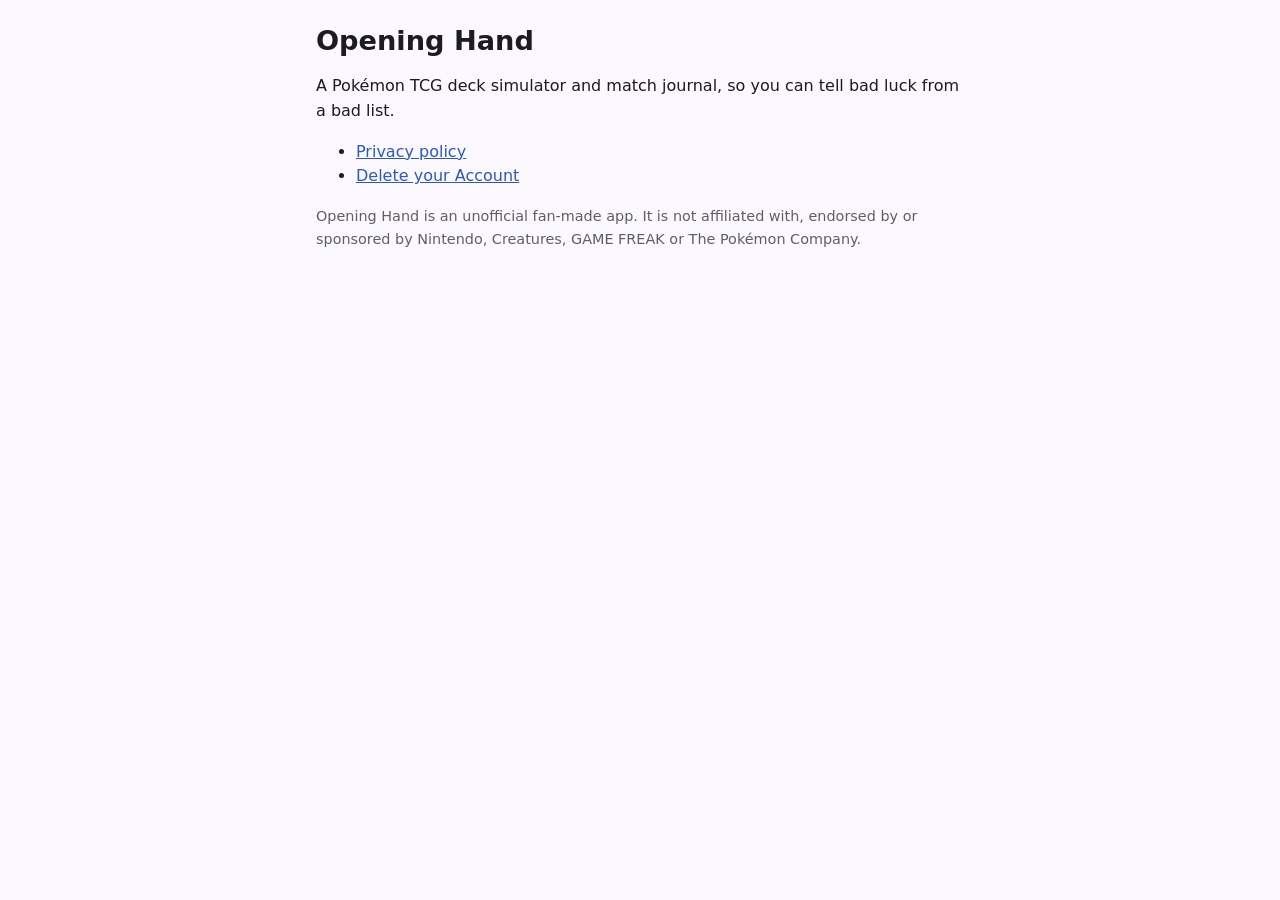
==== index.html @ 7f87fa76 "feat: privacy policy and delete account page with placeholder email, will do real one ASAP" ====
<!doctype html>
<html lang="en">
<head>
<meta charset="utf-8">
<meta name="viewport" content="width=device-width, initial-scale=1">
<title>Opening Hand</title>
<link rel="stylesheet" href="style.css">
</head>
<body>
<main>
<h1>Opening Hand</h1>
<p>A Pokémon TCG deck simulator and match journal, so you can tell bad luck from a bad list.</p>
<ul>
<li><a href="privacy/">Privacy policy</a></li>
<li><a href="delete-account/">Delete your Account</a></li>
</ul>
<p class="muted">Opening Hand is an unofficial fan-made app. It is not affiliated with, endorsed by or sponsored by Nintendo, Creatures, GAME FREAK or The Pokémon Company.</p>
</main>
</body>
</html>
---- style.css ----
:root {
  --bg: #fbf8ff;
  --text: #1b1b21;
  --muted: #5d5e67;
  --primary: #2b59c3;
  --on-primary: #ffffff;
  --error: #ba1a1a;
  --card: #ffffff;
  --line: #d9d9e2;
  color-scheme: light dark;
}
@media (prefers-color-scheme: dark) {
  :root {
    --bg: #131318;
    --text: #e4e1e9;
    --muted: #a9a8b3;
    --primary: #b1c5ff;
    --on-primary: #002c70;
    --error: #ffb4ab;
    --card: #1f1f25;
    --line: #3a3a42;
  }
}
* { box-sizing: border-box; }
body {
  margin: 0;
  background: var(--bg);
  color: var(--text);
  font: 16px/1.55 system-ui, -apple-system, "Segoe UI", Roboto, sans-serif;
}
main { max-width: 680px; margin: 0 auto; padding: 24px 16px 48px; }
h1 { font-size: 1.7rem; line-height: 1.25; margin: 0 0 4px; }
h2 { font-size: 1.2rem; margin: 28px 0 8px; }
a { color: var(--primary); }
code { font-size: 0.9em; overflow-wrap: anywhere; }
.muted { color: var(--muted); font-size: 0.9rem; }
.card {
  background: var(--card);
  border: 1px solid var(--line);
  border-radius: 16px;
  padding: 16px;
  margin: 16px 0;
}
label { display: block; font-size: 0.9rem; margin: 12px 0 4px; }
input {
  width: 100%;
  padding: 12px;
  font: inherit;
  color: var(--text);
  background: var(--bg);
  border: 1px solid var(--line);
  border-radius: 8px;
}
button {
  margin-top: 16px;
  padding: 12px 20px;
  font: inherit;
  font-weight: 600;
  border: 0;
  border-radius: 999px;
  background: var(--primary);
  color: var(--on-primary);
  cursor: pointer;
}
button.secondary { background: transparent; color: var(--primary); border: 1px solid var(--line); }
button.danger { background: var(--error); color: var(--bg); }
button:disabled { opacity: 0.5; cursor: default; }
.error { color: var(--error); }
[hidden] { display: none !important; }
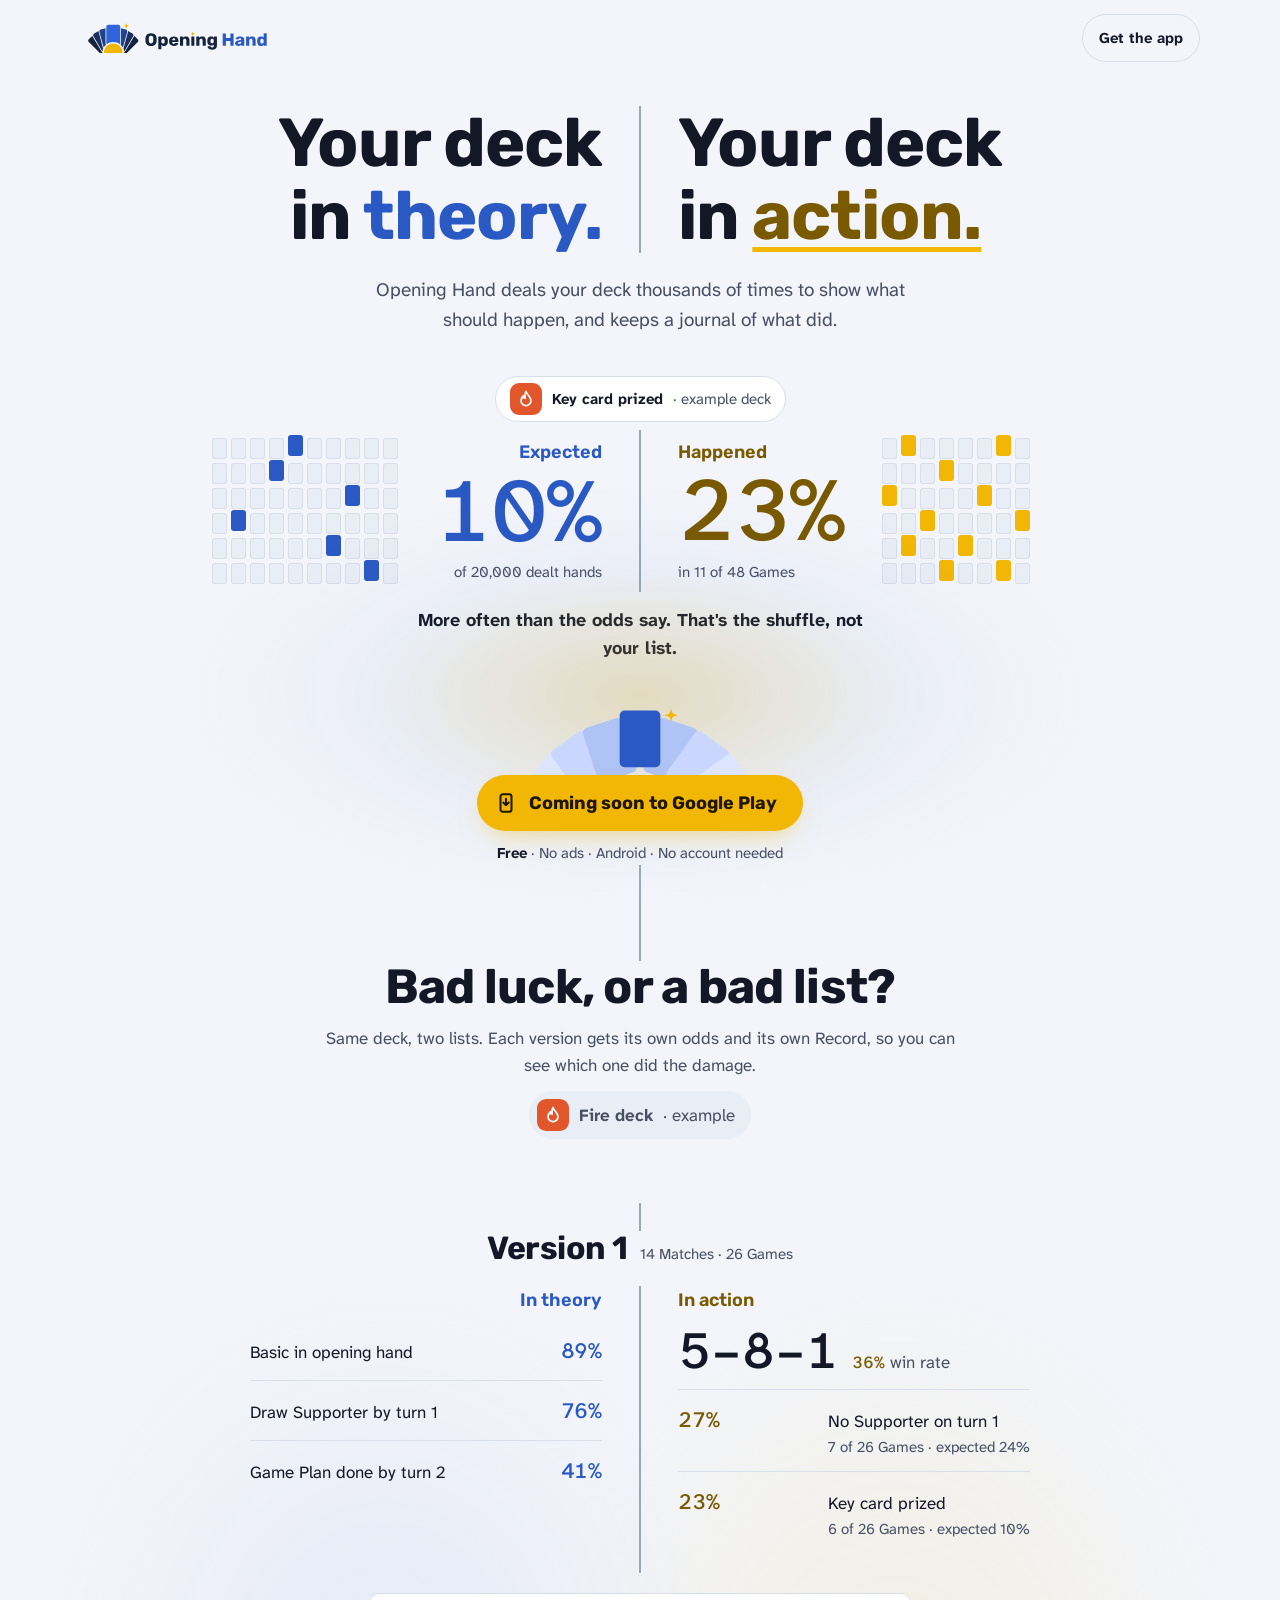
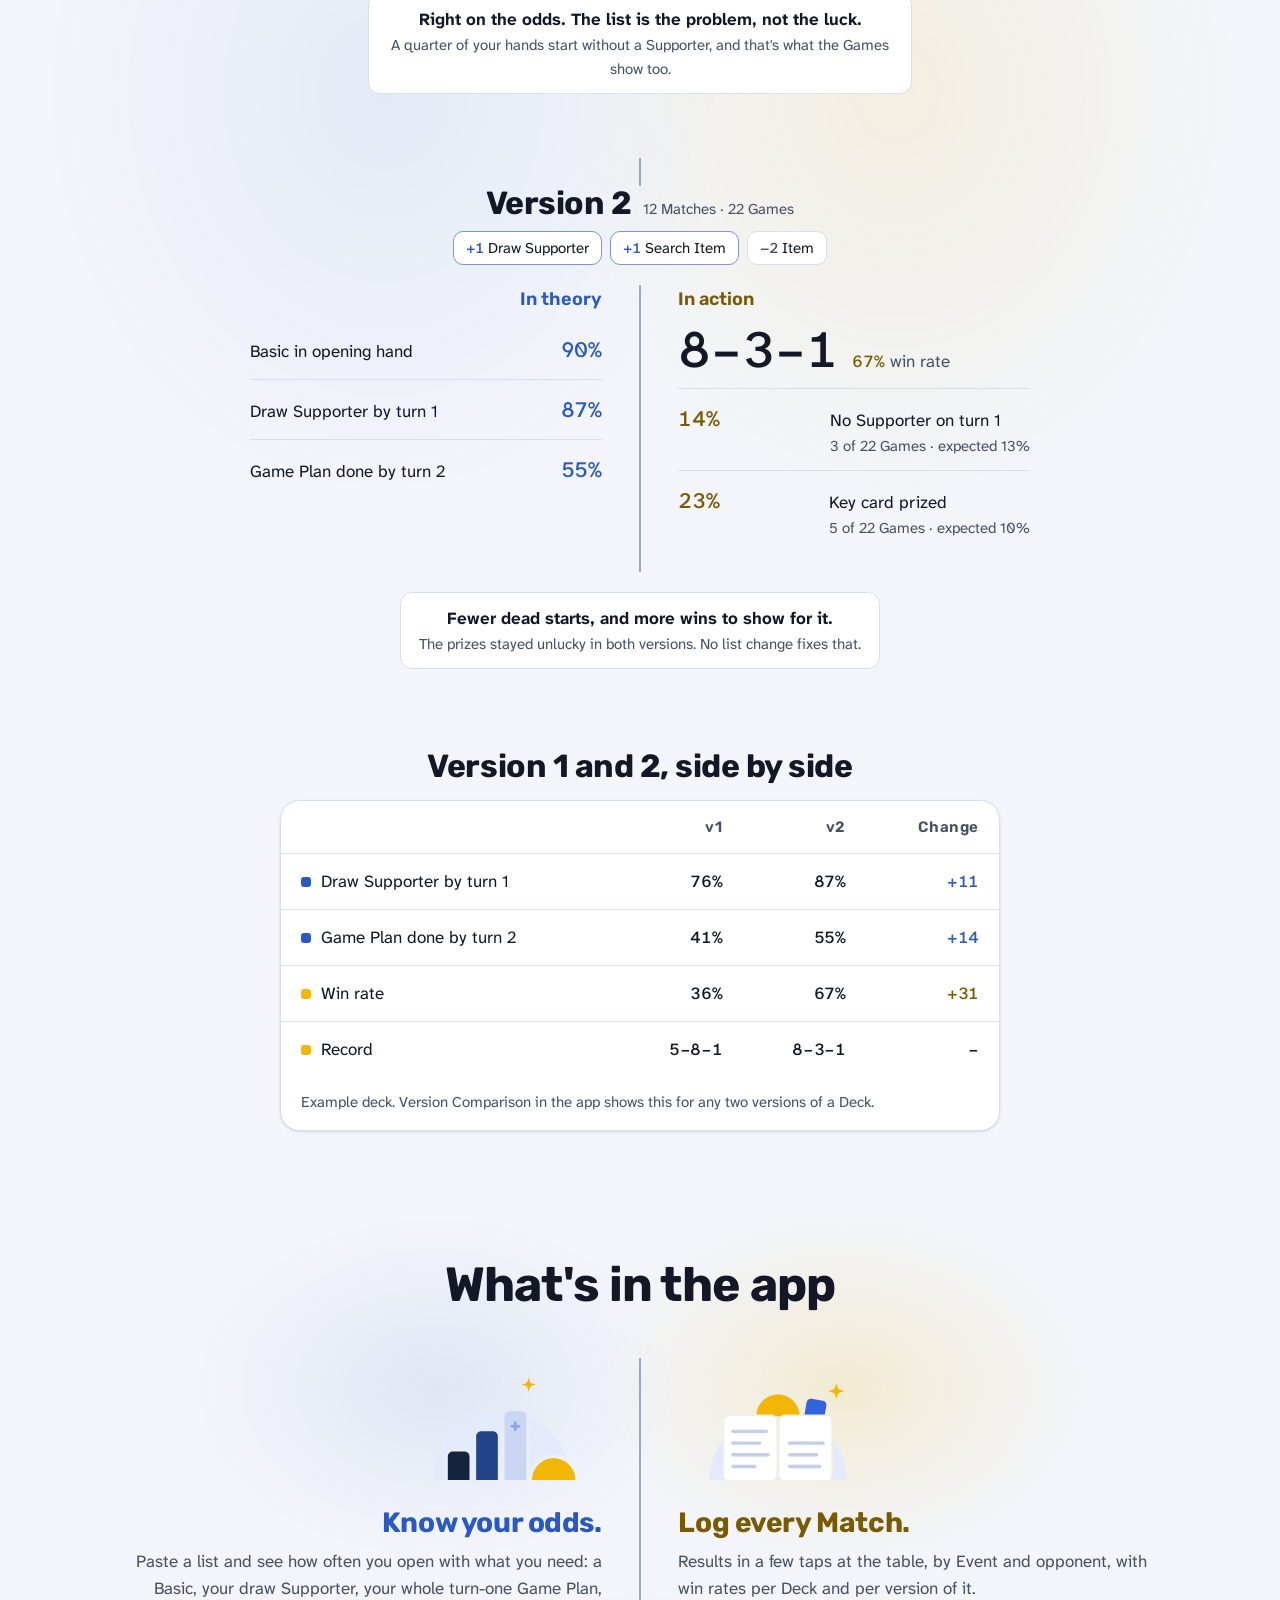
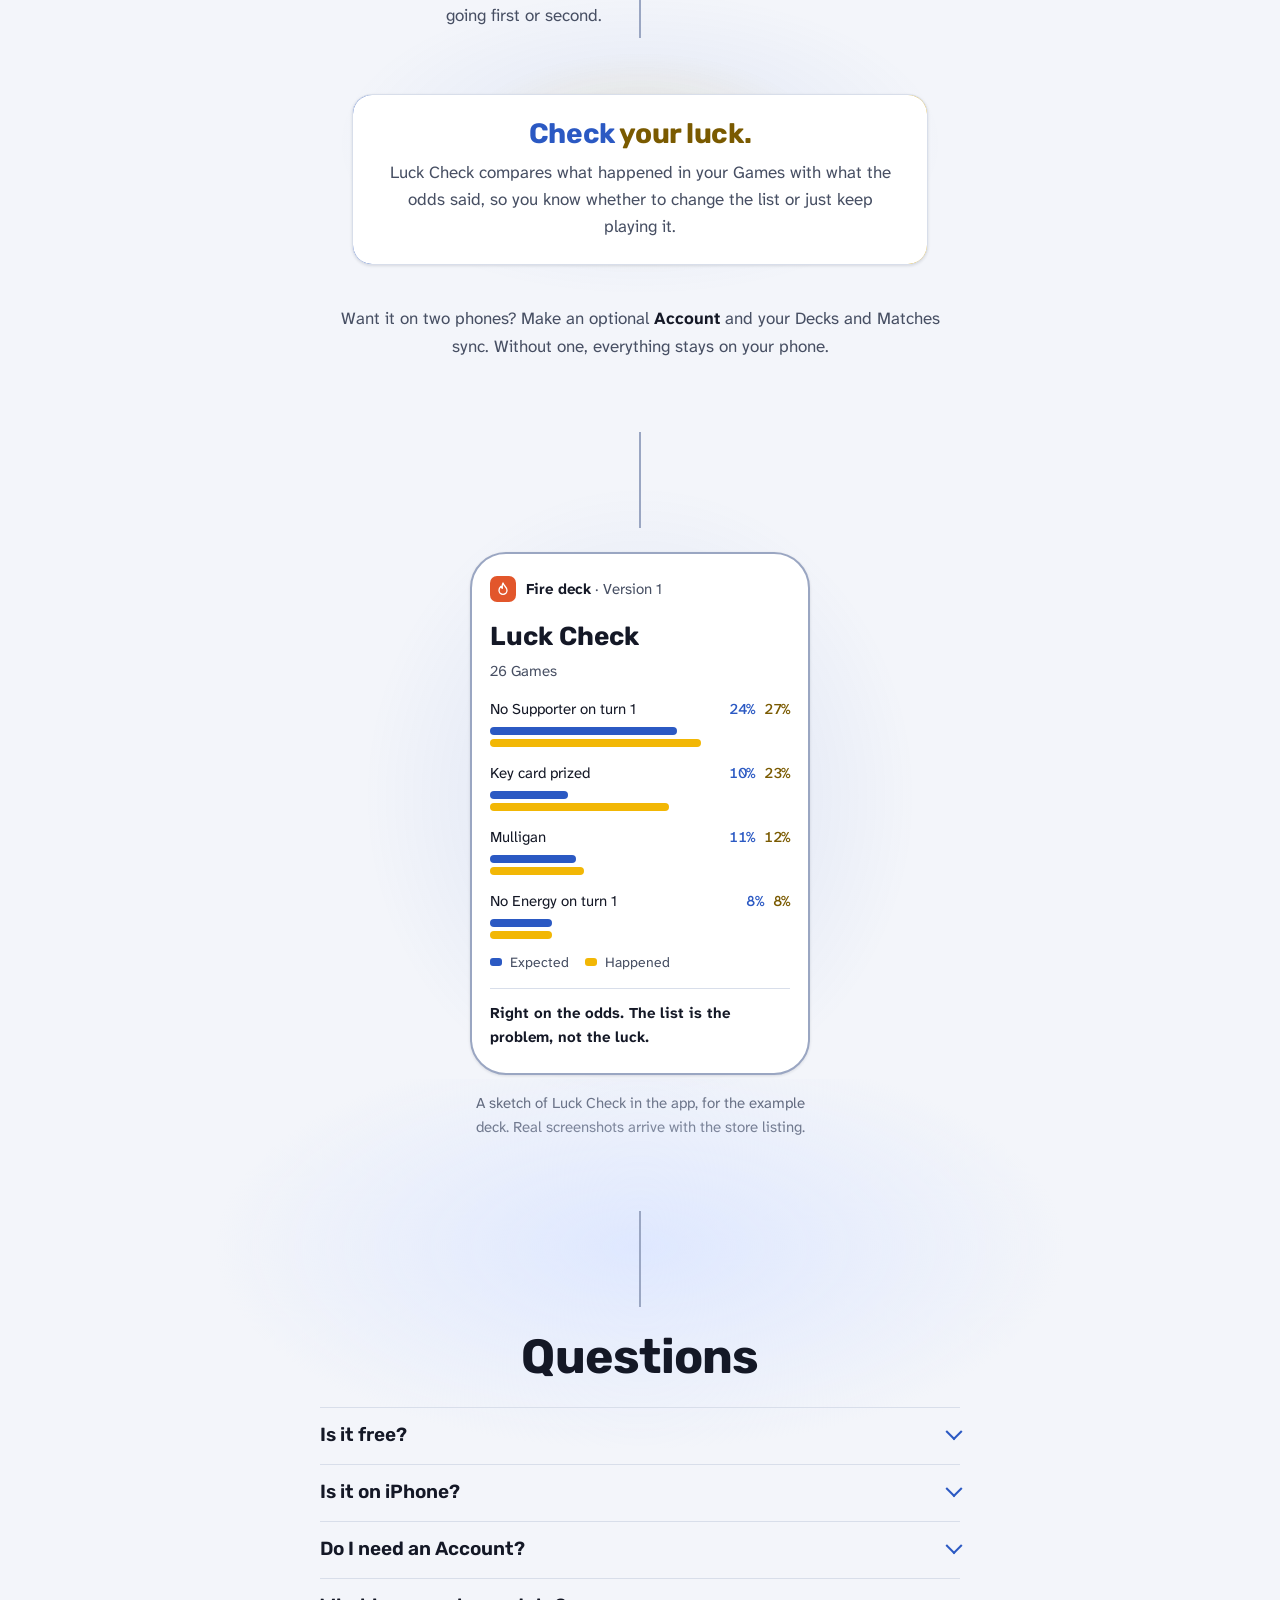
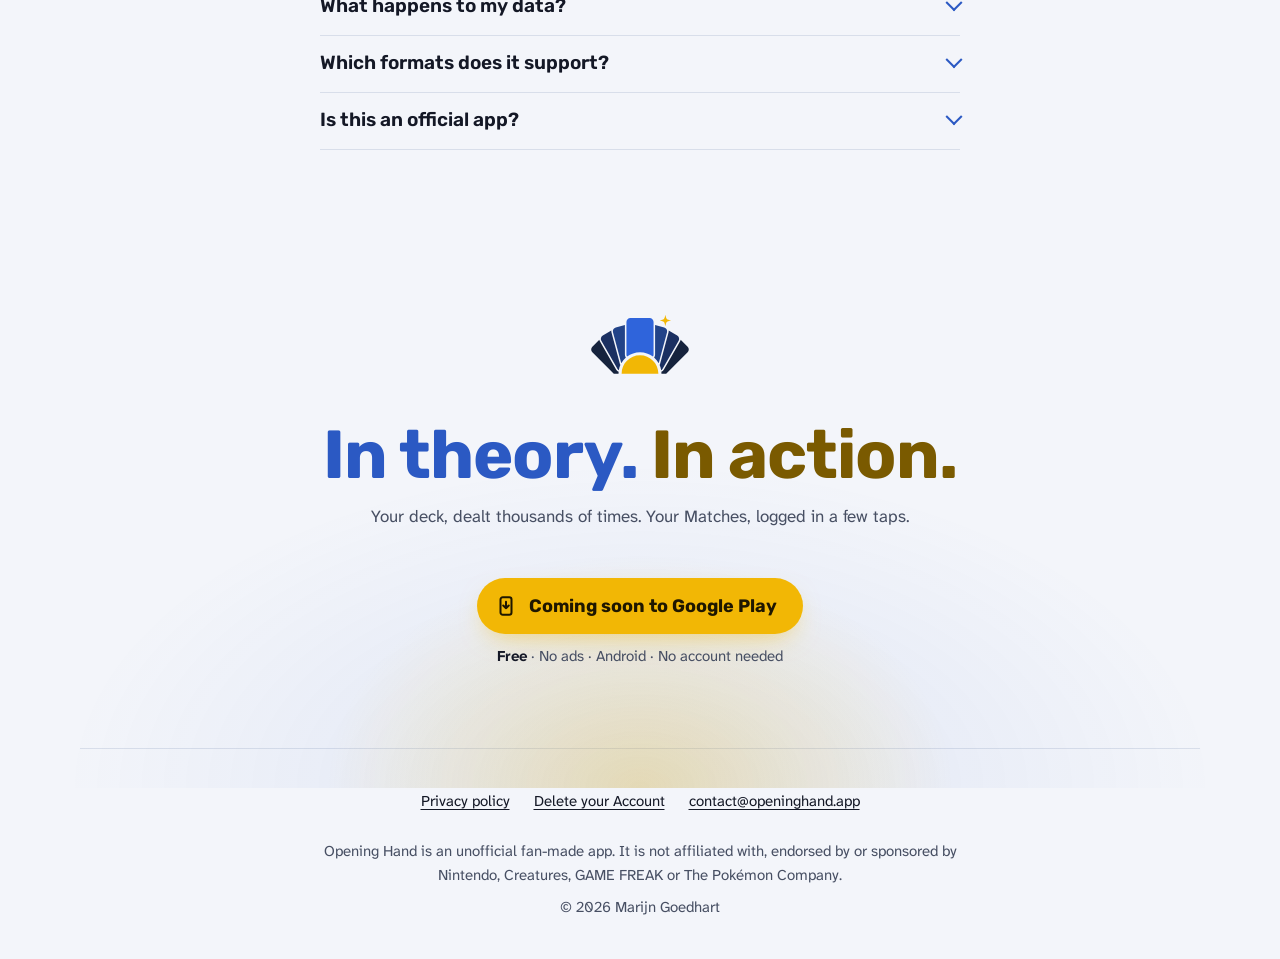
==== commit 157c3731: "feat: website!!" ====
--- a/index.html
+++ b/index.html
@@ -2,19 +2,266 @@
 <html lang="en">
 <head>
 <meta charset="utf-8">
-<meta name="viewport" content="width=device-width, initial-scale=1">
-<title>Opening Hand</title>
-<link rel="stylesheet" href="style.css">
+<meta name="viewport" content="width=device-width, initial-scale=1, viewport-fit=cover">
+<title>Opening Hand: Pokémon TCG deck odds and match journal</title>
+<meta name="description" content="Opening Hand deals your Pokémon TCG deck thousands of times to show what should happen, and keeps a journal of what did. Free, no ads, Android.">
+<link rel="canonical" href="https://openinghand.app/">
+<meta name="theme-color" content="#11131A" media="(prefers-color-scheme: dark)">
+<meta name="theme-color" content="#F3F5FA" media="(prefers-color-scheme: light)">
+<meta name="color-scheme" content="dark light">
+<link rel="icon" href="/favicon.svg" type="image/svg+xml">
+<link rel="icon" href="/favicon.ico" sizes="any">
+<link rel="apple-touch-icon" href="/apple-touch-icon.png">
+<link rel="preload" href="/assets/fonts/rubik-700.woff2" as="font" type="font/woff2" crossorigin>
+<link rel="preload" href="/assets/fonts/atkinson-next-400.woff2" as="font" type="font/woff2" crossorigin>
+<link rel="stylesheet" href="/style.css">
+<meta property="og:type" content="website">
+<meta property="og:site_name" content="Opening Hand">
+<meta property="og:title" content="Opening Hand: Pokémon TCG deck odds and match journal">
+<meta property="og:description" content="Opening Hand deals your Pokémon TCG deck thousands of times to show what should happen, and keeps a journal of what did. Free, no ads, Android.">
+<meta property="og:url" content="https://openinghand.app/">
+<meta property="og:image" content="https://openinghand.app/og-image.png">
+<meta property="og:image:width" content="1200">
+<meta property="og:image:height" content="630">
+<meta property="og:image:alt" content="Opening Hand: your deck in theory, your deck in action.">
+<meta name="twitter:card" content="summary_large_image">
 </head>
 <body>
-<main>
-<h1>Opening Hand</h1>
-<p>A Pokémon TCG deck simulator and match journal, so you can tell bad luck from a bad list.</p>
-<ul>
-<li><a href="privacy/">Privacy policy</a></li>
-<li><a href="delete-account/">Delete your Account</a></li>
-</ul>
-<p class="muted">Opening Hand is an unofficial fan-made app. It is not affiliated with, endorsed by or sponsored by Nintendo, Creatures, GAME FREAK or The Pokémon Company.</p>
-</main>
+<div class="wrap">
+  <header class="top">
+    <a class="logo" href="/">
+      <picture><source srcset="/assets/logo/opening-hand-horizontal.svg" media="(prefers-color-scheme: light)"><img src="/assets/logo/opening-hand-horizontal-dark.svg" alt="Opening Hand" width="1002" height="239"></picture>
+    </a>
+    <a class="jump" href="#get">Get the app</a>
+  </header>
+
+  <main id="top">
+    <section class="hero" aria-labelledby="h1">
+
+
+      <h1 id="h1" class="split">
+        <span class="t">Your deck <span class="l2">in <em>theory.</em></span></span>
+        <span class="a">Your deck <span class="l2">in <em>action.</em></span></span>
+      </h1>
+      <p class="lede">Opening Hand deals your deck thousands of times to show what should happen, and keeps a journal of what did.</p>
+
+      <div class="proof">
+        <p class="proof-label"><span><span class="badge" aria-hidden="true"><svg viewBox="0 0 24 24" fill="none" stroke="#fff" stroke-width="2" stroke-linecap="round" stroke-linejoin="round"><path d="M12 3c1 4 6 6 6 11a6 6 0 0 1-12 0c0-3 2-5 3-6 0 2 1 3 2 3 0-3-1-5 1-8z"/></svg></span>Key card prized <span class="ex">· example deck</span></span></p>
+        <div class="split pairgrid">
+          <div class="cell t">
+            <p class="cell-num"><span class="side">Expected</span><span class="big num" data-count="10">10%</span><span class="how">of 20,000 dealt hands</span></p>
+            <div class="deal t" role="img" aria-label="60 dealt hands, 6 of them with the key card prized"><i></i><i></i><i></i><i></i><i class="on" style="--d:0"></i><i></i><i></i><i></i><i></i><i></i><i></i><i></i><i></i><i class="on" style="--d:1"></i><i></i><i></i><i></i><i></i><i></i><i></i><i></i><i></i><i></i><i></i><i></i><i></i><i></i><i class="on" style="--d:2"></i><i></i><i></i><i></i><i class="on" style="--d:3"></i><i></i><i></i><i></i><i></i><i></i><i></i><i></i><i></i><i></i><i></i><i></i><i></i><i></i><i></i><i class="on" style="--d:4"></i><i></i><i></i><i></i><i></i><i></i><i></i><i></i><i></i><i></i><i></i><i></i><i class="on" style="--d:5"></i><i></i></div>
+          </div>
+          <div class="cell a">
+            <p class="cell-num"><span class="side">Happened</span><span class="big num" data-count="23">23%</span><span class="how">in 11 of 48 Games</span></p>
+            <div class="deal a" role="img" aria-label="48 Games, 11 of them with the key card prized"><i></i><i class="on" style="--d:0"></i><i></i><i></i><i></i><i></i><i class="on" style="--d:1"></i><i></i><i></i><i></i><i></i><i class="on" style="--d:2"></i><i></i><i></i><i></i><i></i><i class="on" style="--d:3"></i><i></i><i></i><i></i><i></i><i class="on" style="--d:4"></i><i></i><i></i><i></i><i></i><i class="on" style="--d:5"></i><i></i><i></i><i></i><i></i><i class="on" style="--d:6"></i><i></i><i class="on" style="--d:7"></i><i></i><i></i><i class="on" style="--d:8"></i><i></i><i></i><i></i><i></i><i></i><i></i><i class="on" style="--d:9"></i><i></i><i></i><i class="on" style="--d:10"></i><i></i></div>
+          </div>
+        </div>
+        <p class="verdict">More often than the odds say. That's the shuffle, not your list.</p>
+      </div>
+
+      <div class="get hero-get">
+        <div class="fan" aria-hidden="true">
+        <svg viewBox="0 0 560 250">
+            <g transform="translate(280 262)">
+              <rect class="c3" x="-38" y="-236" width="76" height="106" rx="9" transform="rotate(-54)"/>
+              <rect class="c2" x="-38" y="-236" width="76" height="106" rx="9" transform="rotate(-36)"/>
+              <rect class="c1" x="-38" y="-236" width="76" height="106" rx="9" transform="rotate(-18)"/>
+              <rect class="c1" x="-38" y="-236" width="76" height="106" rx="9" transform="rotate(18)"/>
+              <rect class="c2" x="-38" y="-236" width="76" height="106" rx="9" transform="rotate(36)"/>
+              <rect class="c3" x="-38" y="-236" width="76" height="106" rx="9" transform="rotate(54)"/>
+              <rect class="c0" x="-38" y="-248" width="76" height="106" rx="9"/>
+              <path class="spark" d="M58,-252c2.3,10.5 2.3,10.5 12.8,12.8c-10.5,2.3 -10.5,2.3 -12.8,12.8c-2.3,-10.5 -2.3,-10.5 -12.8,-12.8c10.5,-2.3 10.5,-2.3 12.8,-12.8z"/>
+            </g>
+          </svg>
+      </div>
+        <p class="pill" role="note">
+          <svg width="22" height="22" viewBox="0 0 24 24" fill="none" stroke="currentColor" stroke-width="2.2" stroke-linecap="round" stroke-linejoin="round" aria-hidden="true"><rect x="6" y="2.5" width="12" height="19" rx="2.5"/><path d="M12 7.5v7M9 11.5l3 3 3-3"/></svg>
+          Coming soon to Google Play
+        </p>
+        <p class="terms"><b>Free</b> · No ads · Android · No account needed</p>
+      </div>
+    </section>
+
+    <div class="split bridge" aria-hidden="true"></div>
+
+    <section class="versions glow" aria-labelledby="h-versions">
+      <div class="intro">
+        <h2 id="h-versions">Bad luck, or a bad list?</h2>
+        <p>Same deck, two lists. Each version gets its own odds and its own Record, so you can see which one did the damage.</p>
+        <p class="deckline"><span class="badge" aria-hidden="true"><svg viewBox="0 0 24 24" fill="none" stroke="#fff" stroke-width="2" stroke-linecap="round" stroke-linejoin="round"><path d="M12 3c1 4 6 6 6 11a6 6 0 0 1-12 0c0-3 2-5 3-6 0 2 1 3 2 3 0-3-1-5 1-8z"/></svg></span>Fire deck <span class="ex">· example</span></p>
+      </div>
+
+      <article class="reveal version" aria-labelledby="h-v1">
+        <div class="split bridge" aria-hidden="true" style="height:28px"></div>
+        <div class="vhead">
+          <h3 id="h-v1">Version 1 <span class="meta">14 Matches · 26 Games</span></h3>
+        </div>
+        <div class="split vgrid">
+          <div class="t">
+            <p class="colhead">In theory</p>
+            <ul class="rows">
+              <li><span class="k">Basic in opening hand</span><span class="v num">89%</span></li>
+              <li><span class="k">Draw Supporter by turn 1</span><span class="v num">76%</span></li>
+              <li><span class="k">Game Plan done by turn&nbsp;2</span><span class="v num">41%</span></li>
+            </ul>
+          </div>
+          <div class="a">
+            <p class="colhead">In action</p>
+            <div class="record"><span class="num">5–8–1</span><span class="wr"><b>36%</b> win rate</span></div>
+            <ul class="rows">
+              <li><span class="k">No Supporter on turn 1<small><span>7 of 26 Games</span><span class="x">expected 24%</span></small></span><span class="v num">27%</span></li>
+              <li><span class="k">Key card prized<small><span>6 of 26 Games</span><span class="x">expected 10%</span></small></span><span class="v num">23%</span></li>
+            </ul>
+          </div>
+        </div>
+        <div class="split bridge" aria-hidden="true" style="height:20px"></div>
+        <div class="vverdict"><p>Right on the odds. The list is the problem, not the luck.<span>A quarter of your hands start without a Supporter, and that's what the Games show too.</span></p></div>
+      </article>
+
+      <article class="reveal version" aria-labelledby="h-v2">
+        <div class="split bridge" aria-hidden="true" style="height:28px"></div>
+        <div class="vhead">
+          <h3 id="h-v2">Version 2 <span class="meta">12 Matches · 22 Games</span></h3>
+          <ul class="diff" aria-label="Cards that changed from version 1">
+            <li class="add"><b>+1</b> Draw Supporter</li>
+            <li class="add"><b>+1</b> Search Item</li>
+            <li class="cut"><b>−2</b> Item</li>
+          </ul>
+        </div>
+        <div class="split vgrid">
+          <div class="t">
+            <p class="colhead">In theory</p>
+            <ul class="rows">
+              <li><span class="k">Basic in opening hand</span><span class="v num">90%</span></li>
+              <li><span class="k">Draw Supporter by turn 1</span><span class="v num">87%</span></li>
+              <li><span class="k">Game Plan done by turn&nbsp;2</span><span class="v num">55%</span></li>
+            </ul>
+          </div>
+          <div class="a">
+            <p class="colhead">In action</p>
+            <div class="record"><span class="num">8–3–1</span><span class="wr"><b>67%</b> win rate</span></div>
+            <ul class="rows">
+              <li><span class="k">No Supporter on turn 1<small><span>3 of 22 Games</span><span class="x">expected 13%</span></small></span><span class="v num">14%</span></li>
+              <li><span class="k">Key card prized<small><span>5 of 22 Games</span><span class="x">expected 10%</span></small></span><span class="v num">23%</span></li>
+            </ul>
+          </div>
+        </div>
+        <div class="split bridge" aria-hidden="true" style="height:20px"></div>
+        <div class="vverdict"><p>Fewer dead starts, and more wins to show for it.<span>The prizes stayed unlucky in both versions. No list change fixes that.</span></p></div>
+      </article>
+
+      <div class="reveal compare">
+        <h3>Version 1 and 2, side by side</h3>
+        <div class="tablebox">
+          <table>
+            <caption>Example deck. Version Comparison in the app shows this for any two versions of a Deck.</caption>
+            <thead><tr><th scope="col"><span class="sr">Stat</span></th><th scope="col">v1</th><th scope="col">v2</th><th scope="col">Change</th></tr></thead>
+            <tbody>
+              <tr><th scope="row"><span class="side-tag t" aria-hidden="true"></span>Draw Supporter by turn 1</th><td class="num">76%</td><td class="num">87%</td><td class="num"><span class="up">+11</span></td></tr>
+              <tr><th scope="row"><span class="side-tag t" aria-hidden="true"></span>Game Plan done by turn 2</th><td class="num">41%</td><td class="num">55%</td><td class="num"><span class="up">+14</span></td></tr>
+              <tr class="act"><th scope="row"><span class="side-tag a" aria-hidden="true"></span>Win rate</th><td class="num">36%</td><td class="num">67%</td><td class="num"><span class="up">+31</span></td></tr>
+              <tr class="act"><th scope="row"><span class="side-tag a" aria-hidden="true"></span>Record</th><td class="num">5–8–1</td><td class="num">8–3–1</td><td class="num">–</td></tr>
+            </tbody>
+          </table>
+        </div>
+      </div>
+    </section>
+
+    <section class="what glow" aria-labelledby="h-what">
+      <div class="intro"><h2 id="h-what">What's in the app</h2></div>
+      <div class="split" style="margin-top:clamp(32px,5vw,48px)">
+        <div class="reveal t feat">
+          <picture class="ill"><source srcset="/assets/illustrations/empty-stats-light.svg" media="(prefers-color-scheme: light)"><img src="/assets/illustrations/empty-stats-dark.svg" alt="" width="240" height="160"></picture>
+          <h3>Know your odds.</h3>
+          <p>Paste a list and see how often you open with what you need: a Basic, your draw Supporter, your whole turn-one Game Plan, going first or second.</p>
+        </div>
+        <div class="reveal a feat">
+          <picture class="ill"><source srcset="/assets/illustrations/empty-journal-light.svg" media="(prefers-color-scheme: light)"><img src="/assets/illustrations/empty-journal-dark.svg" alt="" width="240" height="160"></picture>
+          <h3>Log every Match.</h3>
+          <p>Results in a few taps at the table, by Event and opponent, with win rates per Deck and per version of it.</p>
+        </div>
+      </div>
+      <div class="reveal joined">
+        <div class="card">
+          <h3><span class="t">Check</span> <span class="a">your luck.</span></h3>
+          <p>Luck Check compares what happened in your Games with what the odds said, so you know whether to change the list or just keep playing it.</p>
+        </div>
+      </div>
+      <p class="sync">Want it on two phones? Make an optional <b>Account</b> and your Decks and Matches sync. Without one, everything stays on your phone.</p>
+    </section>
+
+    <section class="screens glow" aria-labelledby="h-screens">
+      <div class="split bridge" aria-hidden="true"></div>
+      <figure class="reveal shot">
+        <div class="phone">
+          <div class="ph-top"><span class="badge sm" aria-hidden="true"><svg viewBox="0 0 24 24" fill="none" stroke="#fff" stroke-width="2" stroke-linecap="round" stroke-linejoin="round"><path d="M12 3c1 4 6 6 6 11a6 6 0 0 1-12 0c0-3 2-5 3-6 0 2 1 3 2 3 0-3-1-5 1-8z"/></svg></span><span><b>Fire deck</b> · Version 1</span></div>
+          <p class="ph-title" id="h-screens">Luck Check</p>
+          <p class="ph-sub">26 Games</p>
+          <ul class="lcl">
+            <li><span class="lk">No Supporter on turn 1</span><span class="bars"><i class="e" style="--w:24%"></i><i class="h" style="--w:27%"></i></span><span class="lv num"><span class="ev">24%</span> <span class="hv">27%</span></span></li>
+            <li><span class="lk">Key card prized</span><span class="bars"><i class="e" style="--w:10%"></i><i class="h" style="--w:23%"></i></span><span class="lv num"><span class="ev">10%</span> <span class="hv">23%</span></span></li>
+            <li><span class="lk">Mulligan</span><span class="bars"><i class="e" style="--w:11%"></i><i class="h" style="--w:12%"></i></span><span class="lv num"><span class="ev">11%</span> <span class="hv">12%</span></span></li>
+            <li><span class="lk">No Energy on turn 1</span><span class="bars"><i class="e" style="--w:8%"></i><i class="h" style="--w:8%"></i></span><span class="lv num"><span class="ev">8%</span> <span class="hv">8%</span></span></li>
+          </ul>
+          <p class="ph-key"><span class="ke"></span>Expected <span class="kh"></span>Happened</p>
+          <p class="ph-verdict">Right on the odds. The list is the problem, not the luck.</p>
+        </div>
+        <figcaption>A sketch of Luck Check in the app, for the example deck. Real screenshots arrive with the store listing.</figcaption>
+      </figure>
+    </section>
+
+    <section class="faq glow" aria-labelledby="h-faq">
+      <div class="split bridge" aria-hidden="true"></div>
+      <h2 id="h-faq">Questions</h2>
+      <div class="reveal list">
+        <details><summary>Is it free?</summary><p>Yes, and there are no ads.</p></details>
+        <details><summary>Is it on iPhone?</summary><p>Not yet. Android comes first.</p></details>
+        <details><summary>Do I need an Account?</summary><p>No. Everything works without one. An Account only adds sync between phones and a backup in the cloud.</p></details>
+        <details><summary>What happens to my data?</summary><p>Without an Account, nothing leaves your phone. With one, read the <a href="/privacy/">privacy policy</a>.</p></details>
+        <details><summary>Which formats does it support?</summary><p>Standard, with cards up to the newest set we've added.</p></details>
+        <details><summary>Is this an official app?</summary><p>No. Opening Hand is an unofficial fan-made app, not affiliated with Nintendo, Creatures, GAME FREAK or The Pokémon Company.</p></details>
+      </div>
+    </section>
+
+    <section class="close glow" id="get" aria-labelledby="h-close">
+      <div class="sym reveal" aria-hidden="true"><img src="/assets/logo/opening-hand-symbol.svg" alt="" width="256" height="256"></div>
+      <h2 id="h-close"><span class="t">In theory.</span> <span class="a">In action.</span></h2>
+      <p class="line">Your deck, dealt thousands of times. Your Matches, logged in a few taps.</p>
+      <div class="get">
+        <p class="pill" role="note">
+          <svg width="22" height="22" viewBox="0 0 24 24" fill="none" stroke="currentColor" stroke-width="2.2" stroke-linecap="round" stroke-linejoin="round" aria-hidden="true"><rect x="6" y="2.5" width="12" height="19" rx="2.5"/><path d="M12 7.5v7M9 11.5l3 3 3-3"/></svg>
+          Coming soon to Google Play
+        </p>
+        <p class="terms"><b>Free</b> · No ads · Android · No account needed</p>
+      </div>
+    </section>
+  </main>
+
+  <footer>
+    <nav class="links" aria-label="Site">
+      <a href="/privacy/">Privacy policy</a>
+      <a href="/delete-account/">Delete your Account</a>
+      <a href="mailto:contact@openinghand.app">contact@openinghand.app</a>
+    </nav>
+    <p>Opening Hand is an unofficial fan-made app. It is not affiliated with, endorsed by or sponsored by Nintendo, Creatures, GAME FREAK or The Pokémon Company.</p>
+    <p>© 2026 Marijn Goedhart</p>
+  </footer>
+</div>
+
+<script>
+(() => {
+  if (!matchMedia('(prefers-reduced-motion: no-preference)').matches) return;
+  document.querySelectorAll('[data-count]').forEach(el => {
+    const end = +el.dataset.count, t0 = performance.now(), dur = 1500;
+    const tick = now => {
+      const p = Math.min(1, (now - t0) / dur), e = 1 - Math.pow(1 - p, 4);
+      el.textContent = Math.round(Math.max(1, end * e)) + '%';
+      if (p < 1) requestAnimationFrame(tick);
+    };
+    requestAnimationFrame(tick);
+  });
+})();
+</script>
 </body>
 </html>
--- a/style.css
+++ b/style.css
@@ -1,69 +1,425 @@
-:root {
-  --bg: #fbf8ff;
-  --text: #1b1b21;
-  --muted: #5d5e67;
-  --primary: #2b59c3;
-  --on-primary: #ffffff;
-  --error: #ba1a1a;
-  --card: #ffffff;
-  --line: #d9d9e2;
-  color-scheme: light dark;
-}
-@media (prefers-color-scheme: dark) {
-  :root {
-    --bg: #131318;
-    --text: #e4e1e9;
-    --muted: #a9a8b3;
-    --primary: #b1c5ff;
-    --on-primary: #002c70;
-    --error: #ffb4ab;
-    --card: #1f1f25;
-    --line: #3a3a42;
+/* Layout: one centre line runs down the page. Left of it, what the simulator
+   says the deck should do (theory, blue); right of it, what the Matches say it
+   did (action, gold). Each pair mirrors across the line; on phones a pair
+   stacks as one unit, theory above action, and never splits. Dark first. */
+@font-face{font-family:"Rubik";font-weight:700;font-display:swap;src:url(/assets/fonts/rubik-700.woff2) format("woff2")}
+@font-face{font-family:"Rubik";font-weight:600;font-display:swap;src:url(/assets/fonts/rubik-600.woff2) format("woff2")}
+@font-face{font-family:"Atkinson Hyperlegible Next";font-weight:400;font-display:swap;src:url(/assets/fonts/atkinson-next-400.woff2) format("woff2")}
+@font-face{font-family:"Atkinson Hyperlegible Next";font-weight:700;font-display:swap;src:url(/assets/fonts/atkinson-next-700.woff2) format("woff2")}
+@font-face{font-family:"Atkinson Hyperlegible Mono";font-weight:500;font-display:swap;src:url(/assets/fonts/atkinson-mono-500.woff2) format("woff2")}
+
+:root{
+  /* dark first: the app's own dark scheme (lib/src/theme/app_theme.dart) */
+  --bg:#11131A;
+  --surface:#161922;
+  --surface-hi:#1A1E29;
+  --fg:#ECEFF6;
+  --muted:#B9BFCF;
+  --line:#323849;
+  --spine:#4A5370;
+  --theory:#8AABFF;           /* primary: the simulator's side */
+  --theory-wash:#22305A;
+  --action:#F2B705;           /* tertiary gold: the Journal's side */
+  --action-ink:#F2B705;
+  --action-wash:#3A2F0A;
+  --on-action:#1F1700;
+  --action-rule:transparent;
+  --fan-opacity:.9;
+  --fan0:#2F64DB;--fan1:#224388;--fan2:#1B3061;--fan3:#16233D;
+  --dawn-gold:rgb(242 183 5 / .16);
+  --haze-blue:rgb(138 171 255 / .10);
+  --haze-gold:rgb(242 183 5 / .08);
+  --pool-blue:rgb(138 171 255 / .14);
+  --pool-gold:rgb(242 183 5 / .12);
+  --screen-light:rgb(47 100 219 / .22);
+  --wash-top:rgb(34 48 90 / .45);
+  --sun-big:rgb(242 183 5 / .22);
+  --dawn-sky:rgb(47 100 219 / .18);
+  --fire:#E2562B;
+  --on-theory:#0B1D4D;
+  --danger:#FFB4AB;
+  --on-danger:#690005;
+  --danger-ink:#FFB4AB;
+  --focus:#FFD866;
+  --shadow:0 1px 2px rgb(0 0 0 / .45);
+  --display:"Rubik", "Arial Rounded MT Bold", ui-rounded, system-ui, sans-serif;
+  --text:"Atkinson Hyperlegible Next", "Atkinson Hyperlegible", system-ui, -apple-system, "Segoe UI", sans-serif;
+  --data:"Atkinson Hyperlegible Mono", ui-monospace, "SF Mono", Menlo, Consolas, monospace;
+  --gap:clamp(28px, 6vw, 88px);
+  color-scheme:dark;
+}
+@media (prefers-color-scheme: light){
+  :root:not([data-theme="dark"]){
+    --bg:#F3F5FA;--surface:#FFFFFF;--surface-hi:#E9EDF5;--fg:#141826;--muted:#474F63;
+    --line:#D8DEEA;--spine:#9AA6C2;--theory:#2B59C3;--theory-wash:#DCE6FF;
+    --action:#F2B705;--action-ink:#7A5A00;--action-wash:#FFF0C2;--on-action:#1F1700;--action-rule:#F2B705;--fan-opacity:1;--fan0:#2B59C3;--fan1:#AFC3F5;--fan2:#C9D7FF;--fan3:#DCE6FF;--dawn-gold:rgb(242 183 5 / .22);--dawn-sky:rgb(43 89 195 / .10);--haze-blue:rgb(43 89 195 / .07);--haze-gold:rgb(242 183 5 / .10);--pool-blue:rgb(43 89 195 / .09);--pool-gold:rgb(242 183 5 / .16);--screen-light:rgb(43 89 195 / .12);--wash-top:rgb(220 230 255 / .9);--sun-big:rgb(242 183 5 / .26);
+    --fire:#E2562B;--focus:#1D3F8F;--on-theory:#FFFFFF;--danger:#BA1A1A;--on-danger:#FFFFFF;--danger-ink:#BA1A1A;
+    --shadow:0 1px 3px rgb(20 24 38 / .12);
+    color-scheme:light;
   }
 }
-* { box-sizing: border-box; }
-body {
-  margin: 0;
-  background: var(--bg);
-  color: var(--text);
-  font: 16px/1.55 system-ui, -apple-system, "Segoe UI", Roboto, sans-serif;
-}
-main { max-width: 680px; margin: 0 auto; padding: 24px 16px 48px; }
-h1 { font-size: 1.7rem; line-height: 1.25; margin: 0 0 4px; }
-h2 { font-size: 1.2rem; margin: 28px 0 8px; }
-a { color: var(--primary); }
-code { font-size: 0.9em; overflow-wrap: anywhere; }
-.muted { color: var(--muted); font-size: 0.9rem; }
-.card {
-  background: var(--card);
-  border: 1px solid var(--line);
-  border-radius: 16px;
-  padding: 16px;
-  margin: 16px 0;
-}
-label { display: block; font-size: 0.9rem; margin: 12px 0 4px; }
-input {
-  width: 100%;
-  padding: 12px;
-  font: inherit;
-  color: var(--text);
-  background: var(--bg);
-  border: 1px solid var(--line);
-  border-radius: 8px;
-}
-button {
-  margin-top: 16px;
-  padding: 12px 20px;
-  font: inherit;
-  font-weight: 600;
-  border: 0;
-  border-radius: 999px;
-  background: var(--primary);
-  color: var(--on-primary);
-  cursor: pointer;
-}
-button.secondary { background: transparent; color: var(--primary); border: 1px solid var(--line); }
-button.danger { background: var(--error); color: var(--bg); }
-button:disabled { opacity: 0.5; cursor: default; }
-.error { color: var(--error); }
-[hidden] { display: none !important; }
+:root[data-theme="light"]{
+  --bg:#F3F5FA;--surface:#FFFFFF;--surface-hi:#E9EDF5;--fg:#141826;--muted:#474F63;
+  --line:#D8DEEA;--spine:#9AA6C2;--theory:#2B59C3;--theory-wash:#DCE6FF;
+  --action:#F2B705;--action-ink:#7A5A00;--action-wash:#FFF0C2;--on-action:#1F1700;--action-rule:#F2B705;--fan-opacity:1;--fan0:#2B59C3;--fan1:#AFC3F5;--fan2:#C9D7FF;--fan3:#DCE6FF;--dawn-gold:rgb(242 183 5 / .22);--dawn-sky:rgb(43 89 195 / .10);--haze-blue:rgb(43 89 195 / .07);--haze-gold:rgb(242 183 5 / .10);--pool-blue:rgb(43 89 195 / .09);--pool-gold:rgb(242 183 5 / .16);--screen-light:rgb(43 89 195 / .12);--wash-top:rgb(220 230 255 / .9);--sun-big:rgb(242 183 5 / .26);
+  --fire:#E2562B;--focus:#1D3F8F;--on-theory:#FFFFFF;--danger:#BA1A1A;--on-danger:#FFFFFF;--danger-ink:#BA1A1A;
+  --shadow:0 1px 3px rgb(20 24 38 / .12);
+  color-scheme:light;
+}
+
+*,*::before,*::after{box-sizing:border-box}
+html{-webkit-text-size-adjust:100%;scroll-behavior:smooth;overflow-x:clip}
+@media (prefers-reduced-motion: reduce){html{scroll-behavior:auto}}
+body{margin:0;background:var(--bg);color:var(--fg);font:400 1.0625rem/1.6 var(--text);
+  padding-inline:max(20px, env(safe-area-inset-left, 0px));}
+::selection{background:var(--action);color:var(--on-action)}
+:focus-visible{outline:3px solid var(--focus);outline-offset:3px;border-radius:6px}
+a{color:var(--theory);text-underline-offset:.2em;text-decoration-thickness:1px}
+a:hover{text-decoration-thickness:2px}
+h1,h2,h3{font-family:var(--display);font-weight:700;line-height:1.08;letter-spacing:-.015em;margin:0;text-wrap:balance}
+p{margin:0}
+.num{font-family:var(--data);font-variant-numeric:tabular-nums;font-weight:500;letter-spacing:-.02em}
+.wrap{max-width:1120px;margin-inline:auto}
+.sr{position:absolute;width:1px;height:1px;overflow:hidden;clip:rect(0 0 0 0);white-space:nowrap}
+.theme-light{display:none}
+@media (prefers-color-scheme: light){:root:not([data-theme="dark"]) .theme-dark{display:none}:root:not([data-theme="dark"]) .theme-light{display:block}}
+:root[data-theme="light"] .theme-dark{display:none}
+:root[data-theme="light"] .theme-light{display:block}
+:root[data-theme="dark"] .theme-light{display:none}
+:root[data-theme="dark"] .theme-dark{display:block}
+
+/* ---------- header ---------- */
+.top{display:flex;align-items:center;justify-content:space-between;gap:16px;padding-block:14px 4px}
+.top .logo{display:block;width:clamp(150px, 34vw, 196px)}
+.top .logo img, .top .logo svg{display:block;width:100%;height:auto}
+.top .jump{display:none;font-weight:700;font-size:.9375rem;color:var(--fg);text-decoration:none;
+  min-height:48px;align-items:center;padding-inline:16px;border:1px solid var(--line);border-radius:999px}
+.top .jump:hover{border-color:var(--action);color:var(--action-ink)}
+@media (min-width:720px){.top .jump{display:inline-flex}}
+
+/* ---------- the split: the page's spine ---------- */
+.split{display:grid;grid-template-columns:1fr;position:relative}
+.split > .t, .split > .a{min-width:0}
+@media (min-width:720px){
+  .split{grid-template-columns:1fr 1fr;column-gap:var(--gap)}
+  .split::before{content:"";position:absolute;inset-block:0;left:50%;width:2px;margin-left:-1px;background:var(--spine)}
+  .split > .t{text-align:right}
+  .split > .a{text-align:left}
+}
+
+/* ---------- hero ---------- */
+.hero{position:relative;padding-block:clamp(16px, 3.5vw, 40px) 0;isolation:isolate}
+.get.hero-get{margin-top:clamp(104px, 9vw, 112px)}
+.fan{position:absolute;z-index:-1;left:50%;bottom:28px;width:min(300px, 80vw);transform:translateX(-50%);pointer-events:none}
+.fan svg{display:block;width:100%;height:auto}
+.fan svg{opacity:var(--fan-opacity)}
+.hero-get::before{content:"";position:absolute;z-index:-2;left:50%;bottom:-40px;width:min(900px, 160vw);height:420px;transform:translateX(-50%);pointer-events:none;
+  background:radial-gradient(closest-side, var(--dawn-gold), transparent 60%), radial-gradient(closest-side, var(--dawn-sky), transparent)}
+.fan .c0{fill:var(--fan0)}.fan .c1{fill:var(--fan1)}.fan .c2{fill:var(--fan2)}.fan .c3{fill:var(--fan3)}.fan .spark{fill:#F2B705}
+.hero h1{font-size:clamp(2.25rem, 1.3rem + 4.2vw, 4.25rem)}
+.hero h1 .l2{display:block}
+@media (max-width:719.98px){.hero h1{text-align:center}.hero h1 .a{margin-top:.08em}.feat{text-align:center}.feat .ill{margin-inline:auto}.feat p{margin-inline:auto}}
+.hero h1 .t{color:var(--fg)}
+.hero h1 .a{color:var(--fg)}
+.hero h1 em{font-style:normal;color:var(--theory)}
+.hero h1 .a em{color:var(--action-ink);text-decoration:underline;text-decoration-color:var(--action-rule);text-decoration-thickness:.08em;text-underline-offset:.12em;text-decoration-skip-ink:none}
+
+.lede{max-width:34rem;margin:clamp(14px, 2vw, 22px) auto 0;text-align:center;color:var(--muted);font-size:clamp(1.0625rem, 1rem + .3vw, 1.1875rem)}
+
+
+.proof{margin-top:clamp(20px, 3.5vw, 40px)}
+.proof-label{display:flex;justify-content:center;margin-bottom:8px}
+.proof-label .ex{font-weight:400;color:var(--muted)}
+.proof-label > span{display:inline-flex;align-items:center;gap:10px;background:var(--surface);padding:6px 14px;border:1px solid var(--line);border-radius:999px;
+  font-weight:700;font-size:.9375rem;position:relative;z-index:1}
+@media (max-width:719.98px){.proof-label{justify-content:flex-start}}
+.cell{padding-block:8px;display:flex;flex-direction:column;gap:16px;min-width:0}
+.cell.t{align-items:flex-end}
+.cell.a{align-items:flex-start}
+.cell-num{margin:0}
+@media (min-width:720px){
+  .cell{flex-direction:row;align-items:center;gap:clamp(20px, 3vw, 40px)}
+  .cell.t{flex-direction:row-reverse}
+}
+/* the hero's proof: one card per dealt hand (left) and per Game (right);
+   the ones where the key card was prized are pulled up and lit */
+.deal{--cw:11px;--cg:3px;display:grid;grid-template-columns:repeat(var(--cols), var(--cw));gap:var(--cg);flex:none}
+.deal.t{--cols:10}
+.deal.a{--cols:8}
+@media (min-width:720px){.deal{--cw:15px;--cg:4px}}
+.deal i{display:block;width:var(--cw);aspect-ratio:2.5/3.5;border-radius:3px;background:var(--surface-hi);box-shadow:inset 0 0 0 1px var(--line)}
+.deal.t i.on{background:var(--theory);box-shadow:none;transform:translateY(-3px)}
+.deal.a i.on{background:var(--action);box-shadow:none;transform:translateY(-3px)}
+@media (prefers-reduced-motion: no-preference){
+  .deal i.on{animation:pull .55s cubic-bezier(.16,1,.3,1) both;animation-delay:calc(var(--d) * 110ms + 350ms)}
+}
+@media (max-width:719.98px){
+  .cell{gap:10px}
+  .deal{--cw:9px}
+  .get.hero-get{margin-top:84px}
+  .cell .how{font-size:.875rem;margin-top:2px}
+  .fan{width:min(300px, 70vw)}
+  .lede{margin-top:10px}
+  .verdict{margin-top:8px;font-size:1.0625rem}
+}
+@keyframes pull{from{background:var(--surface-hi);box-shadow:inset 0 0 0 1px var(--line);transform:none}}
+.cell .big{display:block;font-size:clamp(3rem, 1.6rem + 5vw, 6rem);line-height:.95}
+.cell.t .big{color:var(--theory)}
+.cell.a .big{color:var(--action-ink)}
+.cell .side{display:block;font-family:var(--display);font-weight:600;font-size:1.125rem;margin-bottom:2px}
+.cell.t .side{color:var(--theory)}
+.cell.a .side{color:var(--action-ink)}
+.cell .how{display:block;color:var(--muted);margin-top:6px;font-size:.9375rem}
+.pairgrid{grid-template-columns:1fr 1fr;column-gap:clamp(20px, 6vw, 88px)}
+.pairgrid::before{content:"";position:absolute;inset-block:0;left:50%;width:2px;margin-left:-1px;background:var(--spine)}
+.pairgrid > .t{text-align:right}
+.pairgrid > .a{text-align:left}
+@media (max-width:719.98px){.proof-label{justify-content:center}.verdict{text-align:center;margin-inline:auto}.cell .how{font-size:.9375rem}}
+.verdict{text-align:center;margin:14px auto 0;max-width:30rem;font-weight:700;font-size:1.125rem}
+.verdict small{display:block;font-weight:400;color:var(--muted);font-size:.9375rem;margin-top:2px}
+
+
+/* the download button: one component, used twice */
+.get{display:flex;flex-direction:column;align-items:center;gap:10px;margin-top:clamp(32px, 5vw, 48px);position:relative;z-index:1}
+.pill{display:inline-flex;align-items:center;gap:12px;min-height:56px;padding:12px 26px 12px 18px;border-radius:999px;
+  background:var(--action);color:var(--on-action);font-family:var(--display);font-weight:700;font-size:1.125rem;
+  box-shadow:0 10px 26px -10px rgb(242 183 5 / .55)}
+.pill svg{flex:none}
+.get .terms{color:var(--muted);font-size:.9375rem;text-align:center}
+.get .terms b{color:var(--fg);font-weight:700}
+
+
+/* the spine keeps running from the hero into the versions */
+.bridge{height:clamp(56px, 9vw, 96px)}
+.bridge::before{content:"";position:absolute;inset-block:0;left:50%;width:2px;margin-left:-1px;background:var(--spine)}
+
+/* ---------- version story ---------- */
+section{scroll-margin-top:24px}
+main > section{position:relative;isolation:isolate}
+/* each section carries its own light, full-bleed behind it */
+.glow::before{content:"";position:absolute;z-index:-1;pointer-events:none;left:50%;width:100vw;margin-left:-50vw;top:-80px;bottom:-80px}
+.versions.glow::before{background:
+  radial-gradient(ellipse 38% 30% at 30% 42%, var(--haze-blue), transparent 70%),
+  radial-gradient(ellipse 38% 30% at 70% 42%, var(--haze-gold), transparent 70%)}
+.what.glow::before{background:
+  radial-gradient(ellipse 26% 24% at 34% 34%, var(--pool-blue), transparent 72%),
+  radial-gradient(ellipse 26% 24% at 66% 34%, var(--pool-gold), transparent 72%),
+  radial-gradient(ellipse 34% 22% at 50% 70%, var(--pool-blue), transparent 70%),
+  radial-gradient(ellipse 22% 16% at 50% 72%, var(--pool-gold), transparent 70%)}
+.screens.glow::before{background:radial-gradient(ellipse 30% 46% at 50% 55%, var(--screen-light), transparent 72%)}
+.faq.glow::before{top:-60px;bottom:auto;height:560px;background:radial-gradient(ellipse 46% 50% at 50% 30%, var(--wash-top), transparent 72%)}
+.close.glow::before{top:auto;bottom:-40px;height:620px;background:
+  radial-gradient(ellipse 34% 52% at 50% 100%, var(--sun-big), transparent 72%),
+  radial-gradient(ellipse 60% 70% at 50% 100%, var(--dawn-sky), transparent 75%)}
+@media (max-width:719.98px){
+  .versions.glow::before{background:
+    radial-gradient(ellipse 70% 22% at 22% 45%, var(--haze-blue), transparent 70%),
+    radial-gradient(ellipse 70% 22% at 78% 45%, var(--haze-gold), transparent 70%)}
+  .close.glow::before{background:radial-gradient(ellipse 70% 52% at 50% 100%, var(--sun-big), transparent 72%),radial-gradient(ellipse 100% 70% at 50% 100%, var(--dawn-sky), transparent 75%)}
+}
+.versions h2, .what h2, .faq h2{font-size:clamp(1.875rem, 1.3rem + 2.4vw, 3rem)}
+.intro{text-align:center;max-width:40rem;margin-inline:auto}
+.intro p{color:var(--muted);margin-top:12px}
+
+.deckline{display:inline-flex;align-items:center;gap:10px;margin-top:18px;padding:8px 16px 8px 8px;border-radius:999px;background:var(--surface-hi);font-weight:700}
+.badge{display:inline-grid;place-items:center;width:32px;height:32px;border-radius:9px;background:var(--fire);flex:none}
+.badge svg{width:20px;height:20px}
+.deckline .ex{font-weight:400;color:var(--muted)}
+
+.version{margin-top:clamp(40px, 6vw, 64px)}
+.vhead{display:flex;flex-direction:column;align-items:center;gap:10px;margin-bottom:20px;text-align:center}
+.vhead h3{font-size:clamp(1.5rem, 1.2rem + 1.2vw, 2rem);display:flex;align-items:baseline;gap:12px}
+.vhead h3 .meta{font-family:var(--text);font-weight:400;font-size:.9375rem;color:var(--muted);letter-spacing:0}
+.diff{display:flex;flex-wrap:wrap;gap:8px;justify-content:center;list-style:none;margin:0;padding:0;position:relative;z-index:1}
+.diff li{font-size:.9375rem;padding:4px 12px;border-radius:10px;border:1px solid var(--line);background:var(--surface)}
+.diff .add{border-color:color-mix(in srgb, var(--theory) 55%, var(--line))}
+.diff b{font-family:var(--data);font-weight:500}
+.diff .add b{color:var(--theory)}
+.diff .cut b{color:var(--muted)}
+@media (max-width:719.98px){.vhead h3{flex-direction:column;align-items:center;gap:2px}}
+
+.vgrid{position:relative;grid-template-columns:1fr 1fr;column-gap:clamp(20px, 6vw, 88px)}
+.vgrid::before{content:"";position:absolute;inset-block:0;left:50%;width:2px;margin-left:-1px;background:var(--spine)}
+.vgrid > .t{text-align:right}
+.vgrid > .a{text-align:left}
+.vgrid > div{max-width:22rem;width:100%}
+.vgrid > .t{justify-self:end}
+.colhead{font-family:var(--display);font-weight:600;font-size:1.125rem;margin-bottom:6px}
+.t .colhead{color:var(--theory)}
+.a .colhead{color:var(--action-ink)}
+.rows{list-style:none;margin:0;padding:0;display:grid}
+.rows li{display:flex;align-items:baseline;justify-content:space-between;gap:16px;padding:12px 0;border-bottom:1px solid var(--line)}
+.rows li:last-child{border-bottom:0}
+.a .rows li{flex-direction:row-reverse}
+.rows .k{min-width:0}
+.rows .k{text-wrap:pretty}
+.rows .k small{display:block;color:var(--muted);font-size:.9375rem}
+.rows .k small .x::before{content:" · "}
+@media (max-width:719.98px){.rows .k small .x{display:block}.rows .k small .x::before{content:none}}
+.rows .v{font-size:1.375rem;white-space:nowrap}
+.t .rows .v{color:var(--theory)}
+.a .rows .v{color:var(--action-ink)}
+.record{display:flex;align-items:baseline;gap:6px 14px;flex-wrap:wrap;padding:4px 0 12px;border-bottom:1px solid var(--line)}
+.record .num{font-size:clamp(2rem, 1.5rem + 2.4vw, 3.25rem);line-height:1;color:var(--fg)}
+.record .wr{color:var(--muted)}
+.record .wr b{color:var(--action-ink);font-family:var(--data);font-weight:500}
+@media (max-width:719.98px){
+  .rows li, .a .rows li{flex-direction:column;align-items:inherit;gap:2px}
+  .t .rows li{align-items:flex-end}
+  .a .rows li{align-items:flex-start}
+  .rows .k{font-size:.9375rem}
+  .record{flex-direction:column}
+}
+.vverdict{margin-top:20px;display:flex;justify-content:center}
+.vverdict p{max-width:34rem;text-align:center;font-weight:700;background:var(--surface);padding:12px 18px;border-radius:12px;border:1px solid var(--line);position:relative;z-index:1}
+.vverdict p span{display:block;font-weight:400;color:var(--muted);font-size:.9375rem}
+
+/* comparison */
+.compare{margin-top:clamp(48px, 7vw, 80px);display:grid;justify-items:center;gap:16px}
+.compare h3{font-size:clamp(1.5rem, 1.2rem + 1.2vw, 2rem);text-align:center}
+.tablebox{width:100%;max-width:720px;overflow-x:auto;border:1px solid var(--line);border-radius:20px;background:var(--surface);box-shadow:var(--shadow)}
+table{width:100%;border-collapse:collapse;font-size:1.0625rem}
+caption{caption-side:bottom;text-align:left;color:var(--muted);font-size:.9375rem;padding:12px 20px 16px}
+th,td{padding:14px 20px;text-align:right;border-bottom:1px solid var(--line);white-space:nowrap}
+th:first-child,td:first-child{text-align:left;white-space:normal}
+thead th{font-family:var(--display);font-weight:600;font-size:.9375rem;letter-spacing:.04em;color:var(--muted)}
+tbody th{font-weight:400}
+tbody tr:last-child th, tbody tr:last-child td{border-bottom:0}
+td.num{font-size:1.0625rem}
+td .up{color:var(--theory)}
+tr.act td .up{color:var(--action-ink)}
+.side-tag{display:inline-block;width:10px;height:10px;border-radius:3px;margin-right:10px;vertical-align:baseline}
+.side-tag.t{background:var(--theory)}
+.side-tag.a{background:var(--action)}
+@media (max-width:719.98px){th,td{padding:12px 10px;font-size:.9375rem}th:first-child,td:first-child{padding-left:16px}.side-tag{display:none}}
+
+/* ---------- what's in the app ---------- */
+.what{padding-top:clamp(80px, 11vw, 128px)}
+.feat{padding-block:8px}
+.feat .ill{width:200px;height:auto;display:block;margin-bottom:8px}
+@media (min-width:720px){.t.feat .ill{margin-left:auto}}
+.feat h3{font-size:clamp(1.375rem, 1.1rem + 1vw, 1.75rem)}
+.feat.t h3{color:var(--theory)}
+.feat.a h3{color:var(--action-ink)}
+.feat p{color:var(--muted);margin-top:10px;max-width:30rem}
+@media (min-width:720px){.feat.t p{margin-left:auto}}
+@media (max-width:719.98px){.feat.a{margin-top:36px}}
+.joined{margin-top:clamp(36px, 5vw, 56px);display:flex;justify-content:center}
+.joined .card{max-width:36rem;text-align:center;background:var(--surface);border-top:3px solid transparent;background-image:linear-gradient(var(--surface), var(--surface)), linear-gradient(90deg, var(--theory), var(--action));background-origin:border-box;background-clip:padding-box, border-box;border:1px solid var(--line);border-radius:20px;padding:24px 28px;box-shadow:var(--shadow);position:relative;z-index:1}
+.joined h3{font-size:clamp(1.375rem, 1.1rem + 1vw, 1.75rem)}
+.joined h3 .t{color:var(--theory)}
+.joined h3 .a{color:var(--action-ink)}
+.joined p{color:var(--muted);margin-top:10px}
+
+.sync{margin:clamp(28px, 4vw, 40px) auto 0;max-width:40rem;text-align:center;color:var(--muted)}
+.sync b{color:var(--fg)}
+
+
+/* ---------- screens: one sketch of Luck Check, on the spine ---------- */
+.screens{padding-top:clamp(48px, 7vw, 72px)}
+.shot{margin:0 auto;max-width:340px;display:grid;gap:16px;justify-items:center;position:relative;z-index:1}
+.phone{width:100%;border-radius:36px;border:2px solid var(--spine);background:var(--surface);padding:22px 18px 24px;box-shadow:var(--shadow);display:grid;gap:8px}
+.ph-top{display:flex;align-items:center;gap:10px;font-size:.9375rem;color:var(--muted)}
+.ph-top b{color:var(--fg)}
+.badge.sm{width:26px;height:26px;border-radius:7px}
+.badge.sm svg{width:16px;height:16px}
+.ph-title{font-family:var(--display);font-weight:700;font-size:1.625rem;margin-top:6px}
+.ph-sub{color:var(--muted);font-size:.9375rem;margin-top:-6px}
+.lcl{list-style:none;margin:6px 0 0;padding:0;display:grid;gap:14px}
+.lcl li{display:grid;grid-template-columns:1fr auto;gap:6px 12px;align-items:baseline}
+.lk{font-size:.9375rem}
+.lv{font-size:.9375rem;white-space:nowrap}
+.lv .ev{color:var(--theory)}
+.lv .hv{color:var(--action-ink)}
+.bars{grid-column:1 / -1;display:grid;gap:4px;order:3}
+.bars i{display:block;height:8px;border-radius:4px;width:calc(var(--w) * 2.6);min-width:8px;max-width:100%}
+.bars .e{background:var(--theory)}
+.bars .h{background:var(--action)}
+.ph-key{display:flex;align-items:center;gap:8px;font-size:.875rem;color:var(--muted);margin-top:4px}
+.ph-key span{width:12px;height:8px;border-radius:3px}
+.ph-key .ke{background:var(--theory)}
+.ph-key .kh{background:var(--action);margin-left:8px}
+.ph-verdict{margin-top:6px;padding-top:12px;border-top:1px solid var(--line);font-weight:700;font-size:.9375rem}
+.shot figcaption{color:var(--muted);font-size:.9375rem;text-align:center;max-width:30rem}
+
+/* ---------- FAQ ---------- */
+.faq{padding-top:clamp(48px, 7vw, 72px)}
+.faq .bridge, .screens .bridge{margin-bottom:24px}
+.faq h2{text-align:center}
+.faq .list{max-width:40rem;margin:24px auto 0;border-top:1px solid var(--line)}
+details{border-bottom:1px solid var(--line)}
+summary:hover{color:var(--theory)}
+summary{list-style:none;cursor:pointer;transition:color .15s;display:flex;align-items:center;justify-content:space-between;gap:16px;min-height:56px;padding-block:12px;
+  font-family:var(--display);font-weight:600;font-size:1.1875rem}
+summary::-webkit-details-marker{display:none}
+summary::after{content:"";flex:none;width:12px;height:12px;border-right:2.5px solid var(--theory);border-bottom:2.5px solid var(--theory);transform:rotate(45deg) translate(-3px,-3px);transition:transform .2s cubic-bezier(.2,.8,.2,1)}
+details[open] summary::after{transform:rotate(225deg) translate(-3px,-3px)}
+details p{padding-bottom:18px;color:var(--muted);max-width:40rem}
+@media (prefers-reduced-motion: reduce){summary::after{transition:none}}
+
+/* ---------- close + footer ---------- */
+.close{padding-block:clamp(80px, 12vw, 140px) clamp(48px, 8vw, 80px);text-align:center}
+.close .sym{width:112px;height:112px;margin:0 auto 16px}
+.close .sym img, .close .sym svg{display:block;width:100%;height:100%}
+.close h2{font-size:clamp(2.25rem, 1.3rem + 4.2vw, 4.25rem)}
+.close p.line{color:var(--muted);margin-top:12px}
+.close h2 .t{color:var(--theory)}
+.close h2 .a{color:var(--action-ink)}
+footer{border-top:1px solid var(--line);padding-block:28px 40px;color:var(--muted);font-size:.9375rem;text-align:center}
+footer p{max-width:40rem;margin-inline:auto}
+footer .links{display:flex;flex-wrap:wrap;justify-content:center;gap:4px 8px;margin-bottom:14px}
+footer .links a:hover{color:var(--theory)}
+footer .links a{display:inline-flex;align-items:center;min-height:48px;padding-inline:8px;color:var(--fg)}
+footer p + p{margin-top:8px}
+
+/* ---------- the one motion moment: the spine draws, the hero numbers count ---------- */
+@media (prefers-reduced-motion: no-preference){
+  .hero .split::before{transform-origin:top;animation:draw .9s cubic-bezier(.16,1,.3,1) both}
+  .fan svg{animation:rise 1s cubic-bezier(.16,1,.3,1) .15s both}
+}
+@supports (animation-timeline: view()){
+  @media (prefers-reduced-motion: no-preference){
+    main .split:not(.hero .split)::before{transform-origin:top;animation:draw linear both;animation-timeline:view();animation-range:entry 0% cover 35%}
+  }
+}
+@supports (animation-timeline: view()){
+  @media (prefers-reduced-motion: no-preference){
+    .reveal{animation:rise-in linear both;animation-timeline:view();animation-range:entry 0% entry 55%}
+    .glow::before{animation:drift linear both;animation-timeline:view();animation-range:cover}
+  }
+}
+@keyframes rise-in{from{opacity:.15;transform:translateY(32px)}to{opacity:1;transform:none}}
+@keyframes drift{from{transform:translateY(56px)}to{transform:translateY(-56px)}}
+@keyframes draw{from{transform:scaleY(.15)}to{transform:none}}
+@keyframes rise{from{transform:translateY(24px);opacity:.4}to{transform:none;opacity:1}}
+
+.feat .ill img{display:block;width:100%;height:auto}
+
+[hidden]{display:none!important}
+/* ---------- the other pages: one reading column inside the same frame ---------- */
+.doc{max-width:42rem;margin-inline:auto;padding-block:clamp(24px, 5vw, 48px) clamp(48px, 8vw, 80px)}
+.doc h1{font-size:clamp(2rem, 1.5rem + 2.2vw, 3rem)}
+.doc h2{font-size:clamp(1.375rem, 1.2rem + .8vw, 1.75rem);margin:40px 0 12px}
+.doc .card h2{margin-top:0}
+.doc p, .doc ul{margin:0 0 14px}
+.doc h1 + p, .doc h1 + .muted{margin-top:14px}
+.doc li{margin-bottom:6px}
+.doc code{font-family:var(--data);font-size:.9375em;overflow-wrap:anywhere}
+.doc .muted{color:var(--muted);font-size:.9375rem}
+.doc .card{background:var(--surface);border:1px solid var(--line);border-radius:20px;padding:20px;margin:24px 0;box-shadow:var(--shadow)}
+.doc .card > :last-child{margin-bottom:0}
+.doc label{display:block;font-weight:700;font-size:.9375rem;margin:16px 0 6px}
+.doc input{width:100%;min-height:48px;padding:12px 14px;font:inherit;color:var(--fg);background:var(--bg);border:1px solid var(--spine);border-radius:12px}
+.doc input:focus-visible{outline:3px solid var(--focus);outline-offset:1px}
+.doc button{display:inline-flex;align-items:center;justify-content:center;min-height:48px;margin-top:16px;padding:12px 24px;font:700 1rem/1.2 var(--display);
+  border:0;border-radius:999px;background:var(--theory);color:var(--on-theory);cursor:pointer;transition:filter .15s}
+.doc button:hover{filter:brightness(1.08)}
+.doc button.secondary{background:transparent;color:var(--theory);box-shadow:inset 0 0 0 1px var(--spine)}
+.doc button.danger{background:var(--danger);color:var(--on-danger)}
+.doc button:disabled{opacity:.55;cursor:default;filter:none}
+.doc .error{color:var(--danger-ink);font-weight:700}
+.lost{text-align:center;padding-block:clamp(64px, 12vw, 140px)}
+.lost h1{font-size:clamp(2.25rem, 1.3rem + 4.2vw, 4.25rem)}
+.lost p{color:var(--muted)}
+.lost .home{display:inline-flex;align-items:center;min-height:48px;padding-inline:20px;margin-top:8px;border-radius:999px;
+  background:var(--action);color:var(--on-action);font:700 1.0625rem/1 var(--display);text-decoration:none}
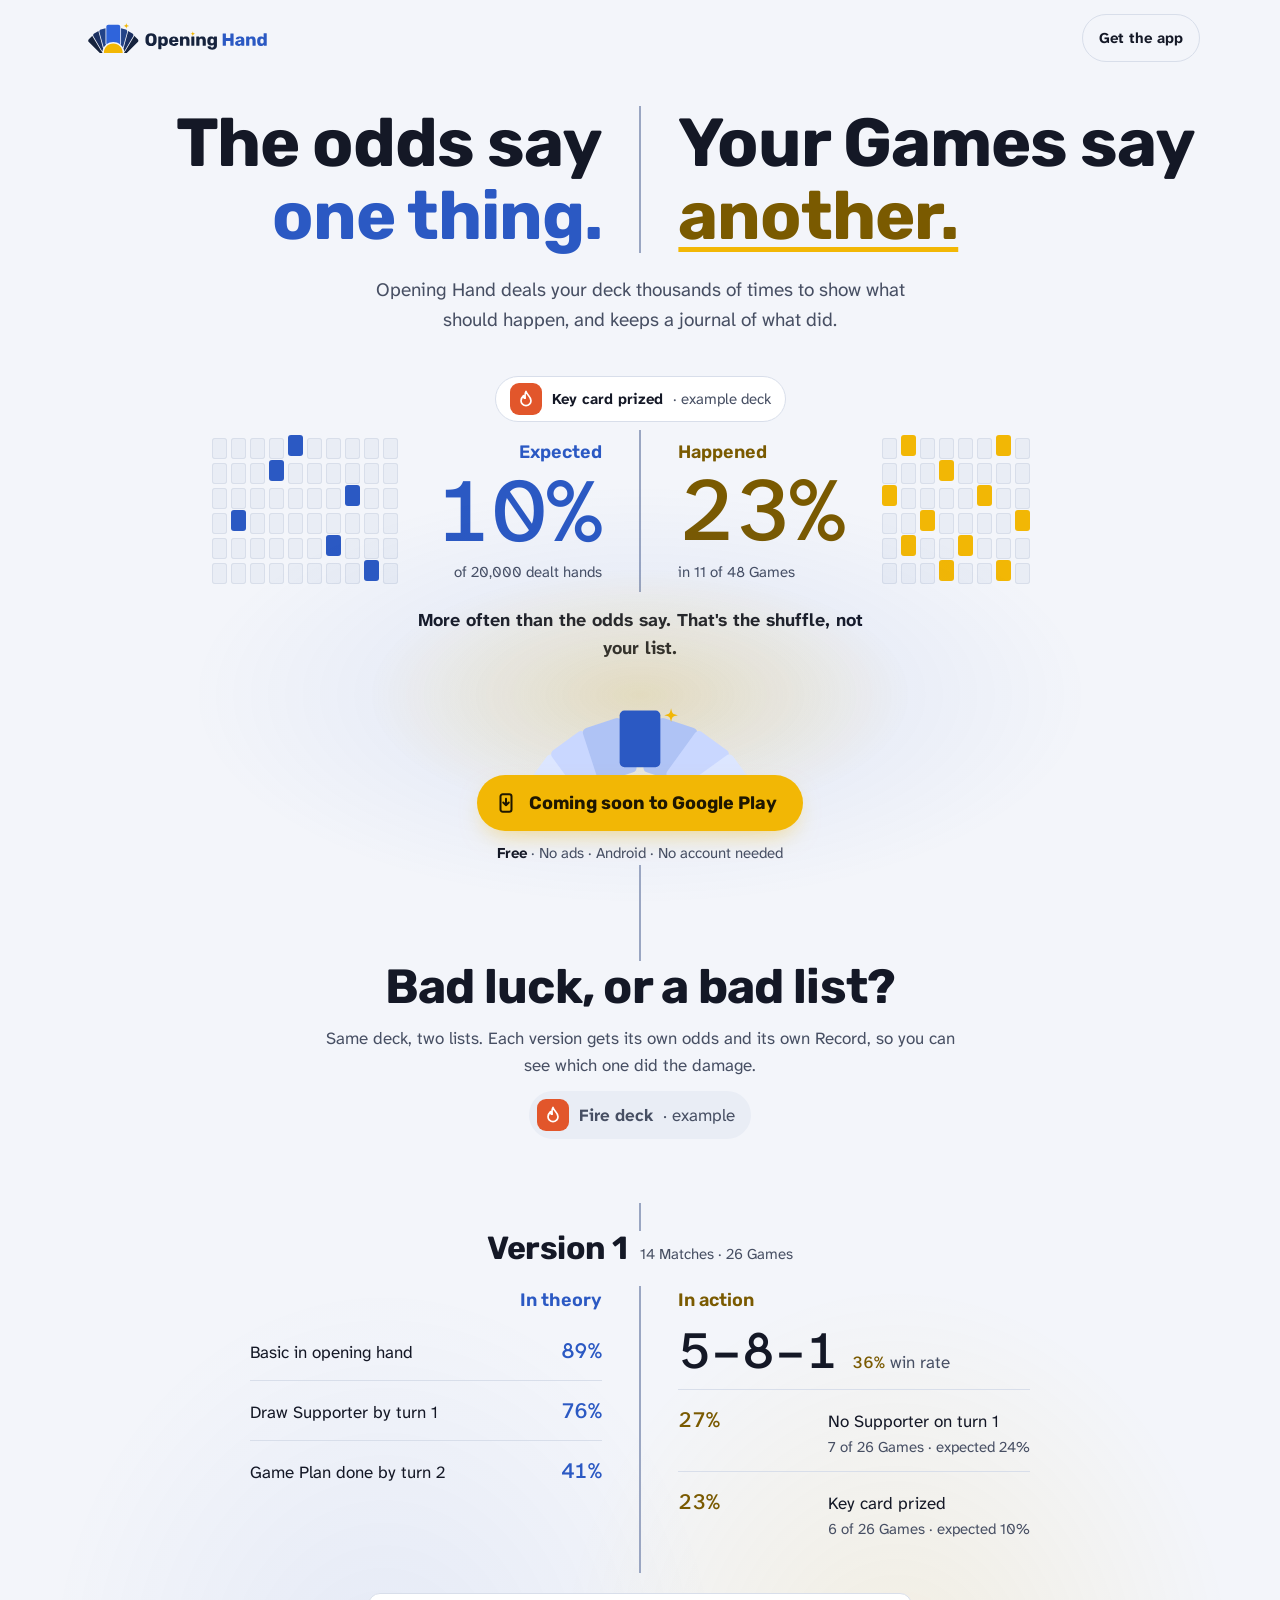
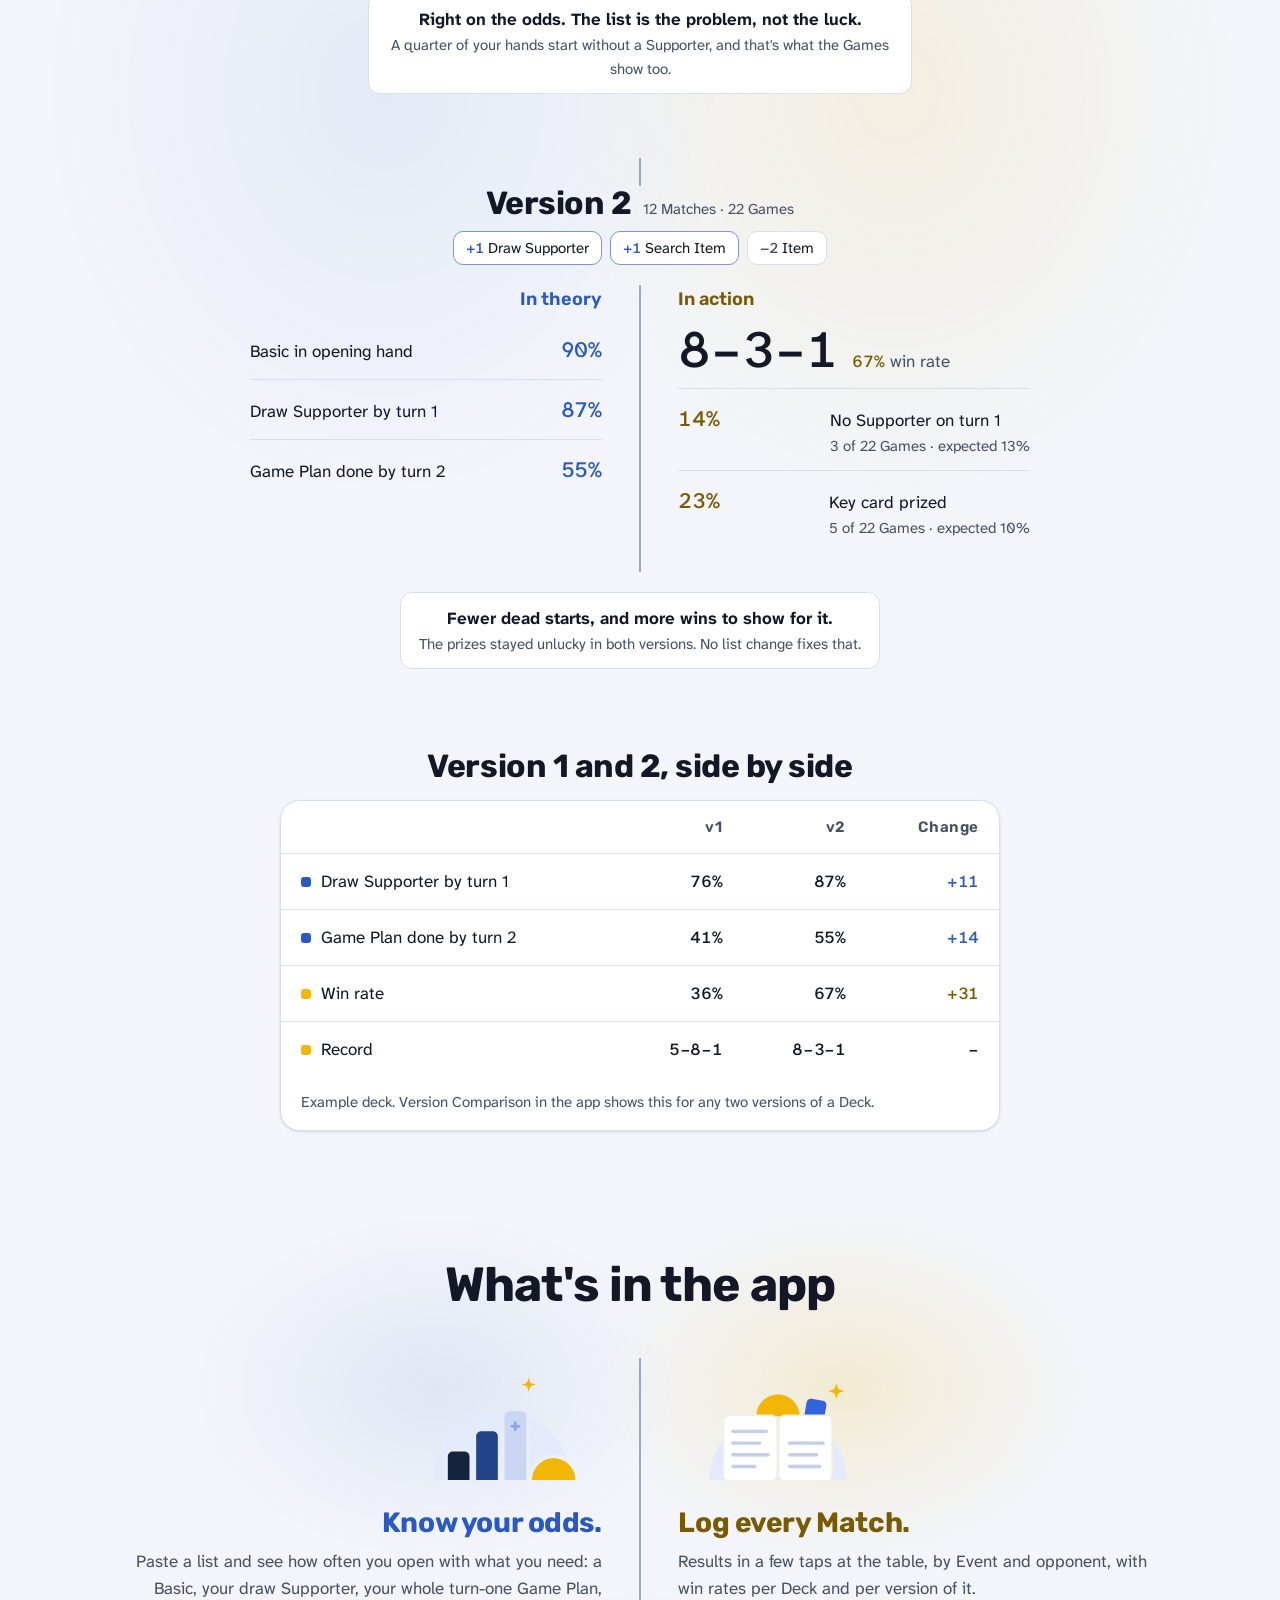
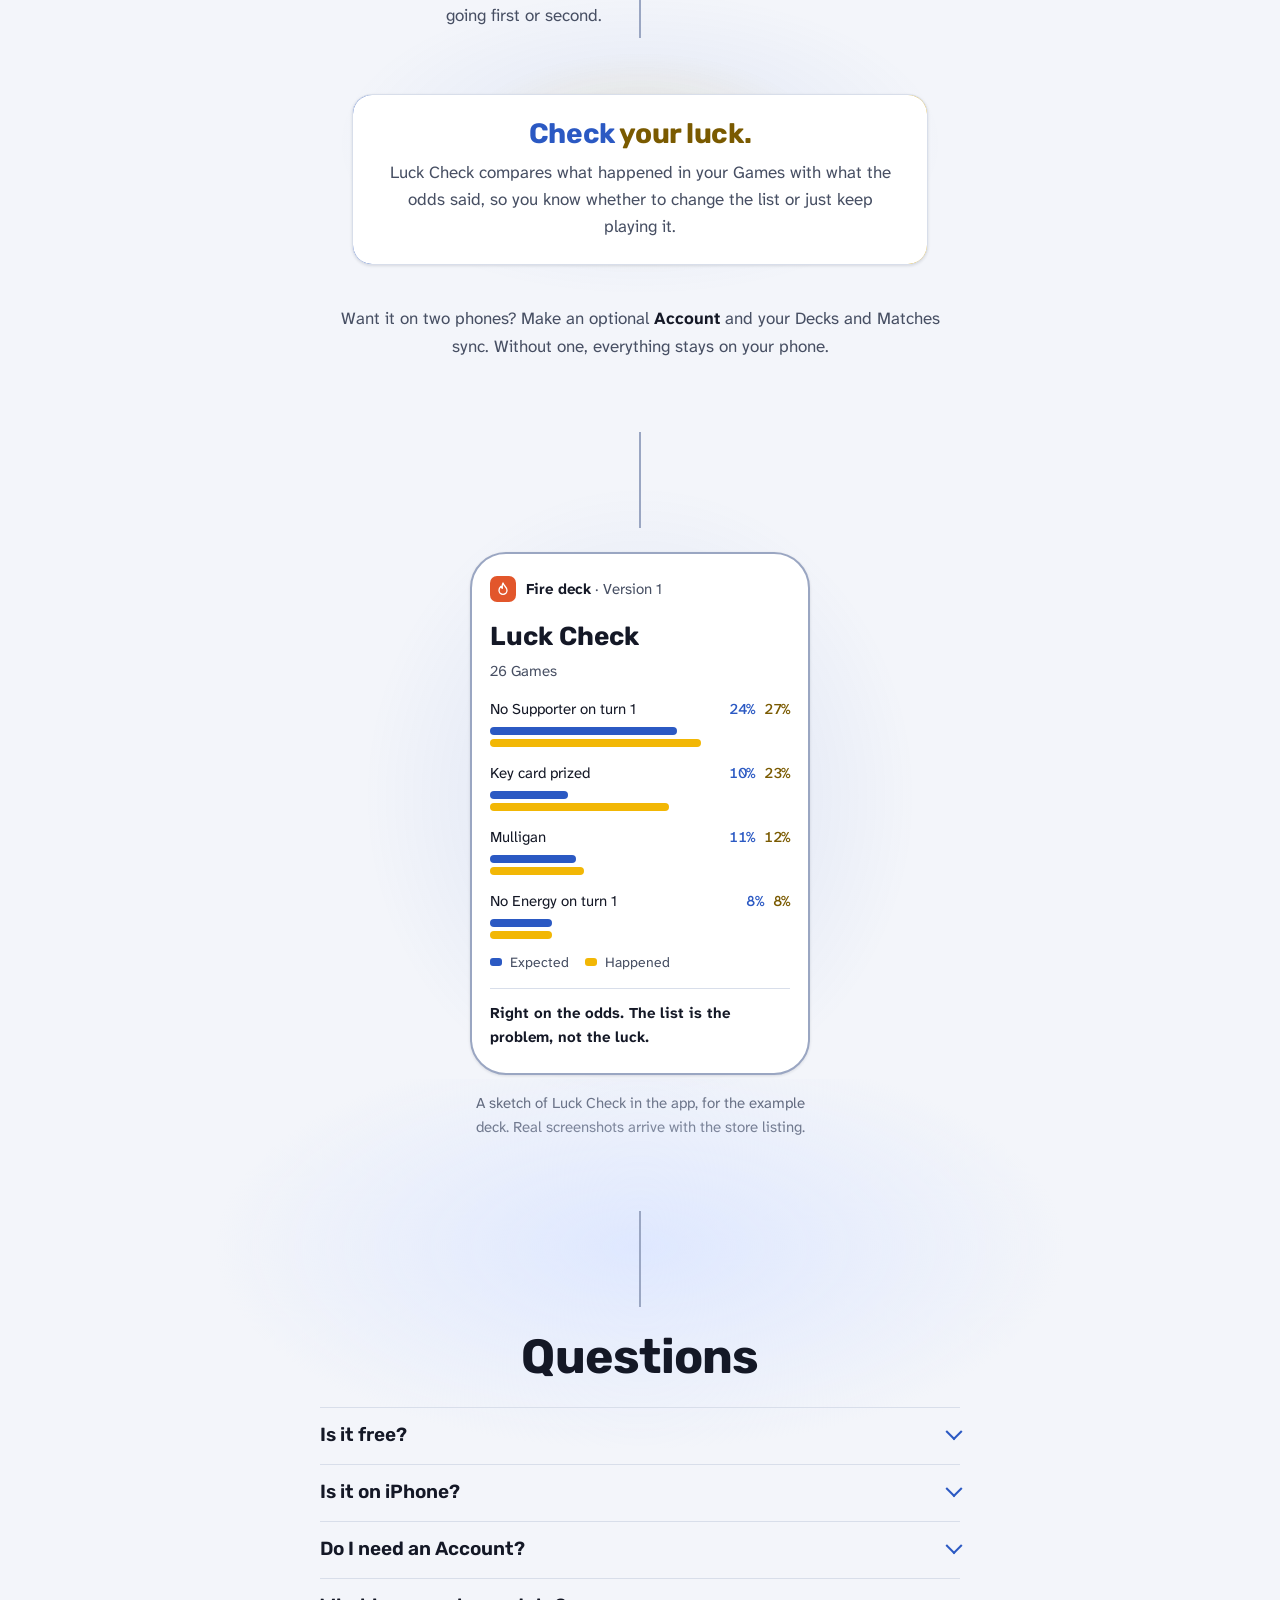
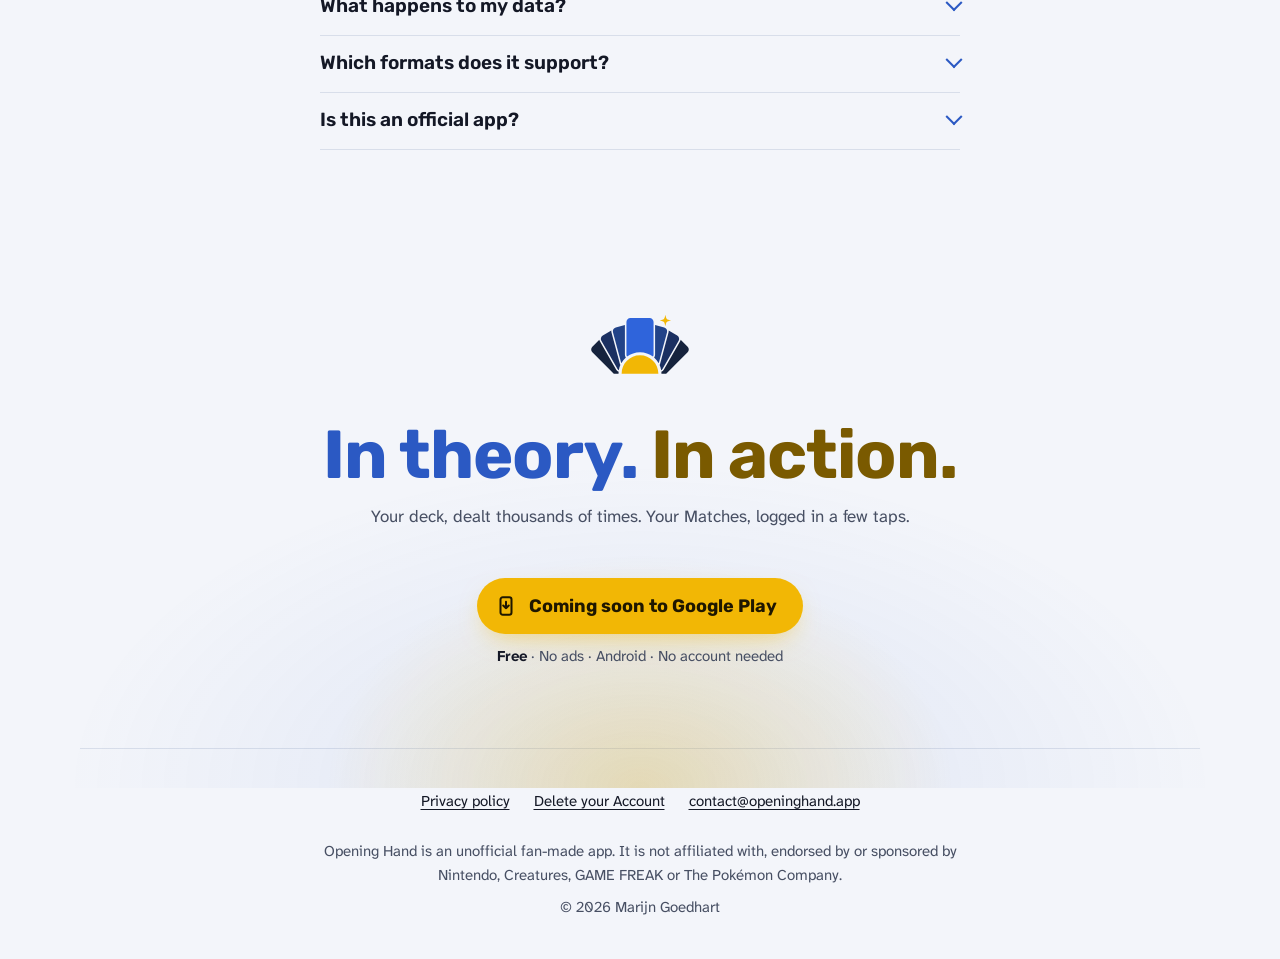
==== commit b682f68f: "fix: headline" ====
--- a/index.html
+++ b/index.html
@@ -23,7 +23,7 @@
 <meta property="og:image" content="https://openinghand.app/og-image.png">
 <meta property="og:image:width" content="1200">
 <meta property="og:image:height" content="630">
-<meta property="og:image:alt" content="Opening Hand: your deck in theory, your deck in action.">
+<meta property="og:image:alt" content="Opening Hand: the odds say one thing, your Games say another.">
 <meta name="twitter:card" content="summary_large_image">
 </head>
 <body>
@@ -40,8 +40,8 @@
 
 
       <h1 id="h1" class="split">
-        <span class="t">Your deck <span class="l2">in <em>theory.</em></span></span>
-        <span class="a">Your deck <span class="l2">in <em>action.</em></span></span>
+        <span class="t">The odds say <span class="l2"><em>one thing.</em></span></span>
+        <span class="a">Your Games say <span class="l2"><em>another.</em></span></span>
       </h1>
       <p class="lede">Opening Hand deals your deck thousands of times to show what should happen, and keeps a journal of what did.</p>
 
